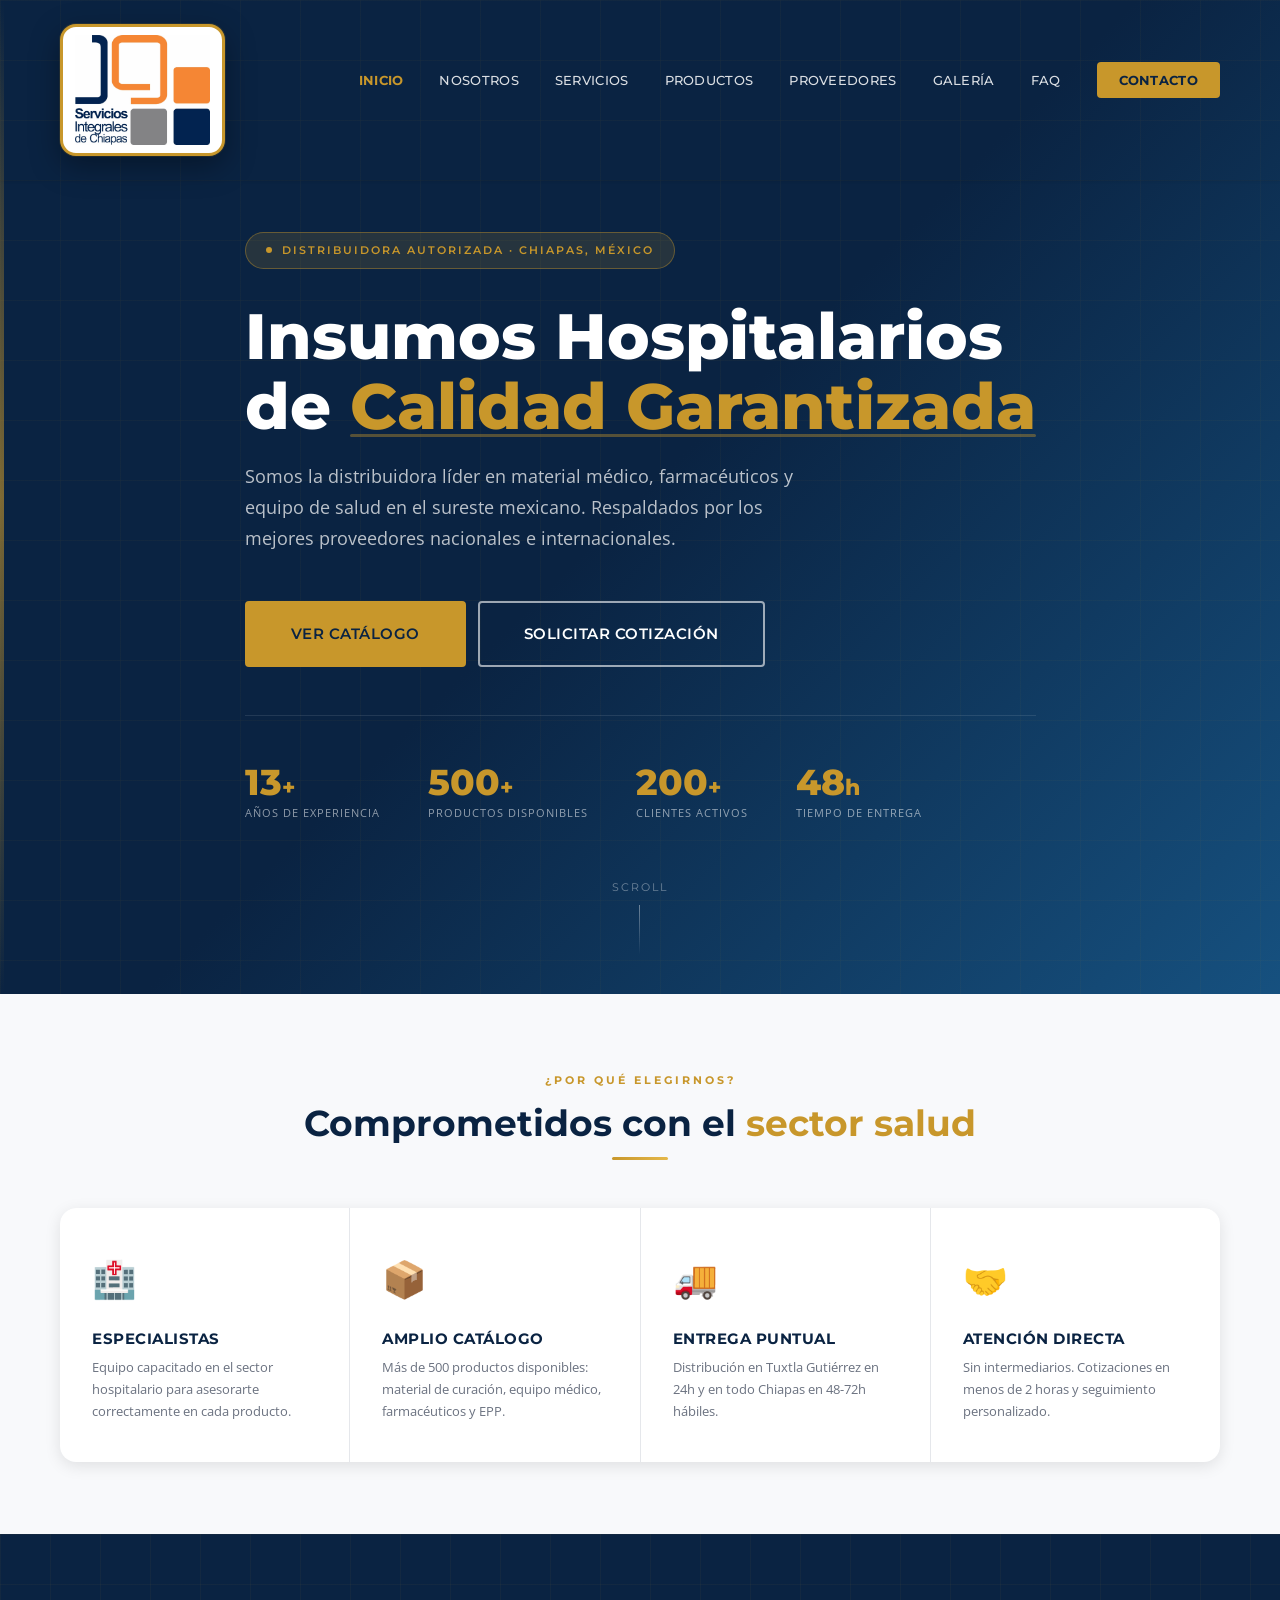
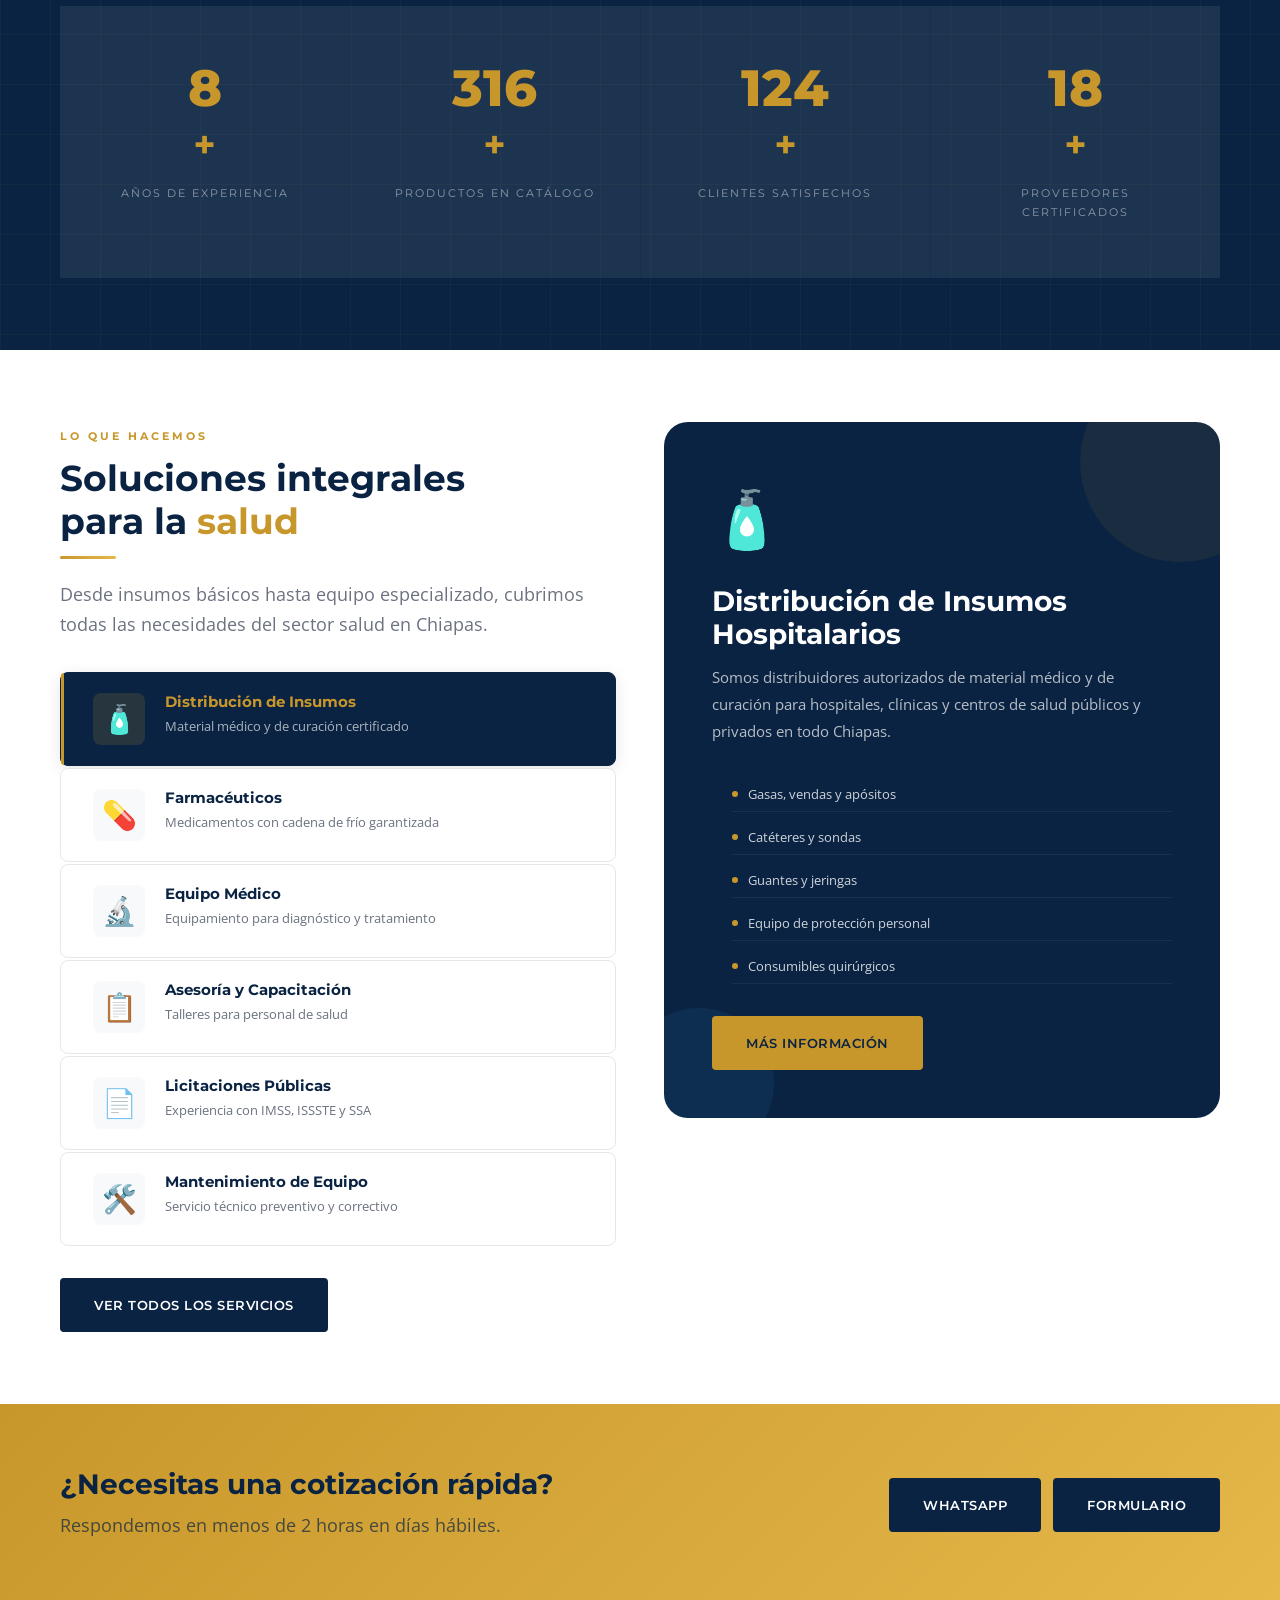
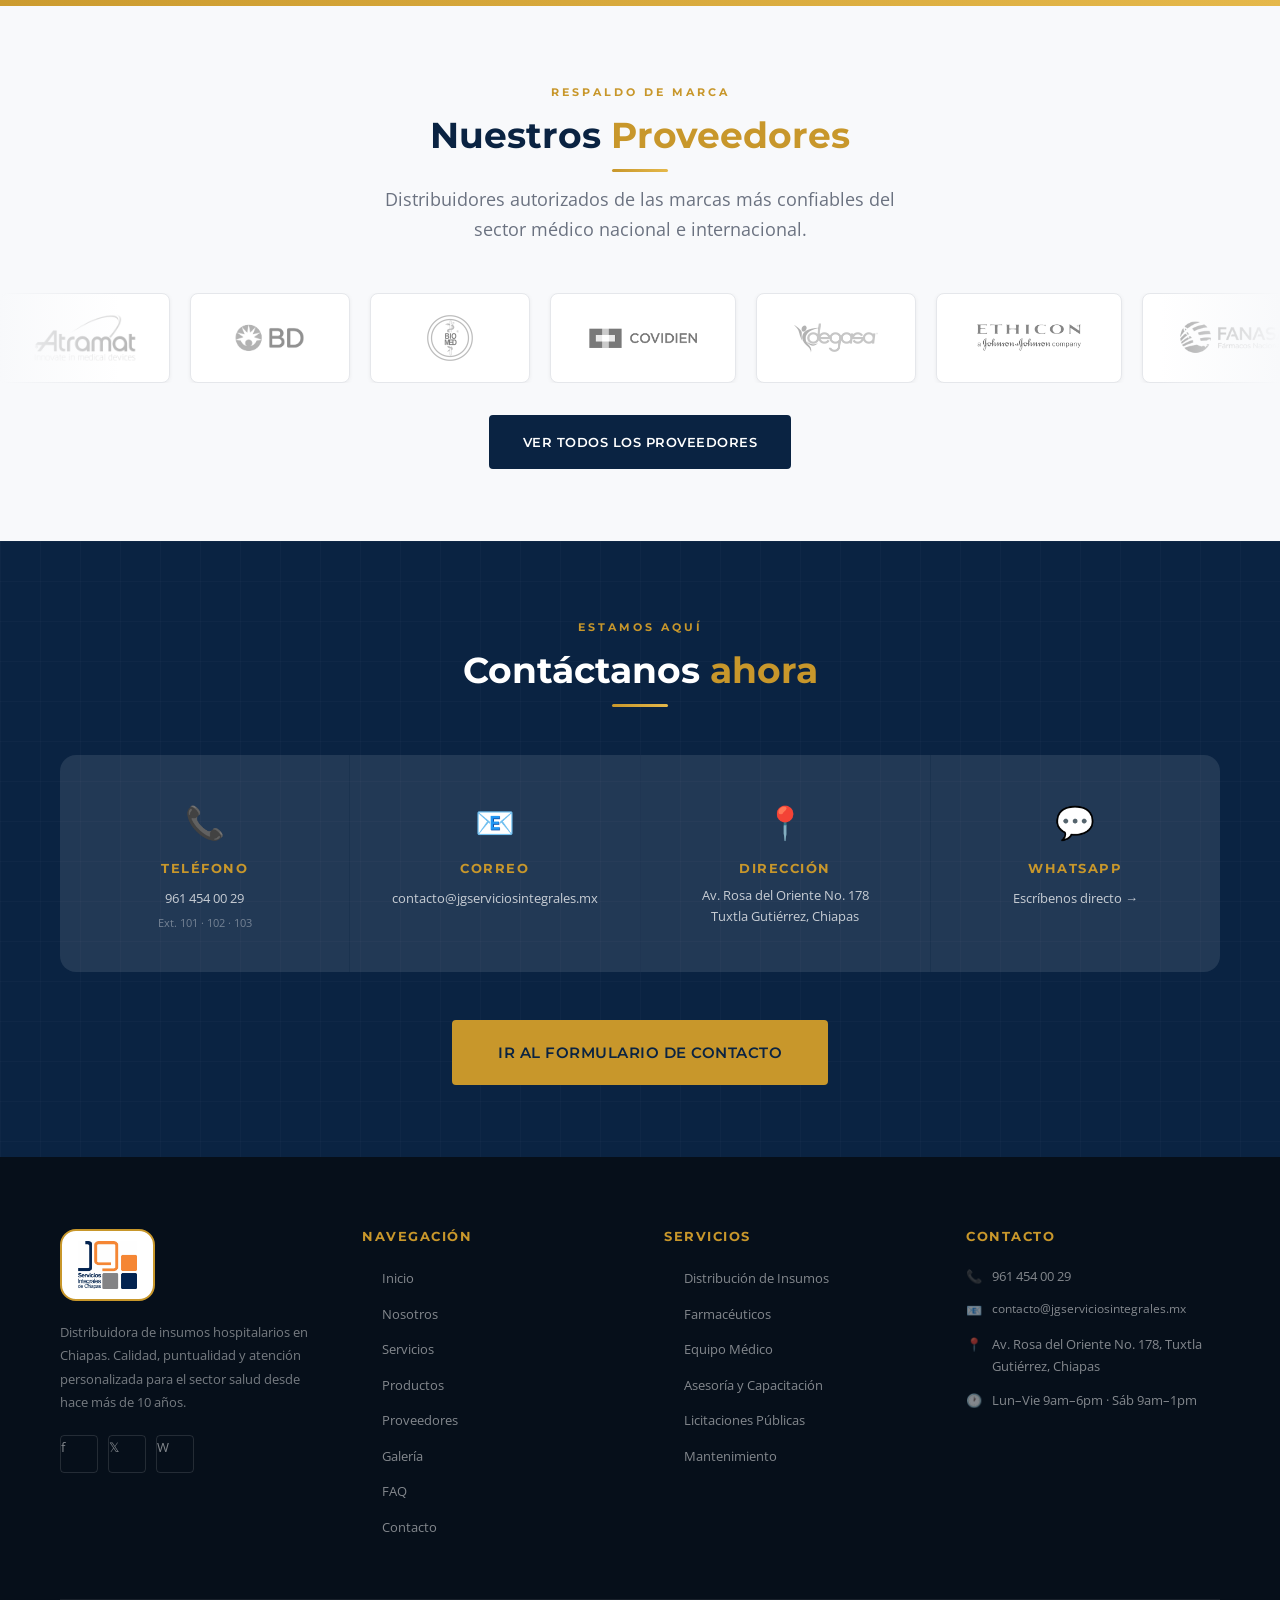
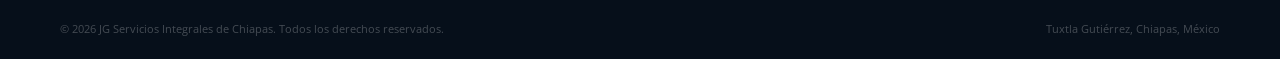
==== Jg Servicios Integrales Pagina/index.html @ 25513c99 "Add files via upload" ====
<!DOCTYPE html>
<html lang="es">
<head>
    <meta charset="UTF-8">
    <meta name="viewport" content="width=device-width, initial-scale=1.0">
    <meta name="description" content="JG Servicios Integrales de Chiapas - Distribuidora líder de insumos hospitalarios, material de curación y equipo médico en el sureste mexicano.">
    <meta name="keywords" content="insumos hospitalarios, material curación, equipo médico, distribuidora Chiapas">
    <meta property="og:title" content="JG Servicios Integrales de Chiapas">
    <meta property="og:description" content="Distribuidora líder en insumos hospitalarios en Chiapas y el sureste mexicano.">
    <meta property="og:type" content="website">
    <meta property="og:url" content="https://jgserviciosintegrales.mx">

    <title>JG Servicios Integrales | Insumos Hospitalarios en Chiapas</title>

    <link rel="preconnect" href="https://fonts.googleapis.com">
    <link rel="preconnect" href="https://fonts.gstatic.com" crossorigin>
    <link href="https://fonts.googleapis.com/css2?family=Montserrat:wght@300;400;500;600;700;800&family=Open+Sans:wght@300;400;600&display=swap" rel="stylesheet">

    <link rel="stylesheet" href="css/variables.css">
    <link rel="stylesheet" href="css/style.css">
    <link rel="stylesheet" href="css/components.css">
    <link rel="stylesheet" href="css/responsive.css">
    <link rel="icon" type="image/png" href="images/logo/favicon.png">
</head>

<body>

    <!-- ============================================
         HEADER
    ============================================ -->
    <header class="header transparent" id="header">
        <nav class="navbar">
            <div class="container">
                <div class="navbar-wrapper">
                    <a href="index.html" class="logo">
                        <img src="images/logo/logo.png" alt="JG Servicios Integrales">
                    </a>
                    <ul class="nav-menu" id="navMenu">
                        <li><a href="index.html">Inicio</a></li>
                        <li><a href="pages/nosotros.html">Nosotros</a></li>
                        <li><a href="pages/servicios.html">Servicios</a></li>
                        <li><a href="pages/productos.html">Productos</a></li>
                        <li><a href="pages/proveedores.html">Proveedores</a></li>
                        <li><a href="pages/galeria.html">Galería</a></li>
                        <li><a href="pages/faq.html">FAQ</a></li>
                        <li><a href="pages/contacto.html" class="btn-contact">Contacto</a></li>
                    </ul>
                    <button class="menu-toggle" id="menuToggle" aria-label="Abrir menú">
                        <span></span><span></span><span></span>
                    </button>
                </div>
            </div>
        </nav>
    </header>


    <!-- ============================================
         HERO
    ============================================ -->
    <section class="hero" id="inicio">
        <div class="hero-bg"></div>
        <div class="hero-overlay"></div>
        <div class="hero-pattern"></div>
        <div class="hero-line"></div>

        <div class="container">
            <div class="hero-content">

                <div class="hero-label">
                    Distribuidora Autorizada · Chiapas, México
                </div>

                <h1 class="hero-title">
                    Insumos Hospitalarios<br>
                    de <span class="highlight">Calidad Garantizada</span>
                </h1>

                <p class="hero-subtitle">
                    Somos la distribuidora líder en material médico, farmacéuticos y equipo de salud en el sureste mexicano. Respaldados por los mejores proveedores nacionales e internacionales.
                </p>

                <div class="hero-buttons">
                    <a href="pages/productos.html" class="btn btn-primary btn-large">Ver Catálogo</a>
                    <a href="pages/contacto.html" class="btn btn-outline btn-large">Solicitar Cotización</a>
                </div>

                <div class="hero-stats">
                    <div class="hero-stat">
                        <span class="hero-stat-number">13<span style="font-size:0.6em">+</span></span>
                        <span class="hero-stat-label">Años de experiencia</span>
                    </div>
                    <div class="hero-stat">
                        <span class="hero-stat-number">500<span style="font-size:0.6em">+</span></span>
                        <span class="hero-stat-label">Productos disponibles</span>
                    </div>
                    <div class="hero-stat">
                        <span class="hero-stat-number">200<span style="font-size:0.6em">+</span></span>
                        <span class="hero-stat-label">Clientes activos</span>
                    </div>
                    <div class="hero-stat">
                        <span class="hero-stat-number">48<span style="font-size:0.6em">h</span></span>
                        <span class="hero-stat-label">Tiempo de entrega</span>
                    </div>
                </div>

            </div>
        </div>

        <div class="scroll-indicator">
            <span>Scroll</span>
            <div class="scroll-line"></div>
        </div>
    </section>


    <!-- ============================================
         FEATURES
    ============================================ -->
    <section class="features">
        <div class="container">
            <div class="section-header centered">
                <span class="section-tag reveal">¿Por qué elegirnos?</span>
                <h2 class="section-title reveal reveal-delay-1">Comprometidos con el <span>sector salud</span></h2>
                <div class="section-divider reveal reveal-delay-2" style="margin: 0 auto var(--spacing-lg);"></div>
            </div>

            <div class="features-grid">
                <div class="feature-card reveal">
                    <span class="feature-icon">🏥</span>
                    <h3>Especialistas</h3>
                    <p>Equipo capacitado en el sector hospitalario para asesorarte correctamente en cada producto.</p>
                </div>
                <div class="feature-card reveal reveal-delay-1">
                    <span class="feature-icon">📦</span>
                    <h3>Amplio Catálogo</h3>
                    <p>Más de 500 productos disponibles: material de curación, equipo médico, farmacéuticos y EPP.</p>
                </div>
                <div class="feature-card reveal reveal-delay-2">
                    <span class="feature-icon">🚚</span>
                    <h3>Entrega Puntual</h3>
                    <p>Distribución en Tuxtla Gutiérrez en 24h y en todo Chiapas en 48-72h hábiles.</p>
                </div>
                <div class="feature-card reveal reveal-delay-3">
                    <span class="feature-icon">🤝</span>
                    <h3>Atención Directa</h3>
                    <p>Sin intermediarios. Cotizaciones en menos de 2 horas y seguimiento personalizado.</p>
                </div>
            </div>
        </div>
    </section>


    <!-- ============================================
         STATS
    ============================================ -->
    <section class="stats-section">
        <div class="container">
            <div class="stats-grid">
                <div class="stat-item reveal">
                    <span class="stat-number" data-target="13">0</span><span class="stat-suffix">+</span>
                    <span class="stat-label">Años de experiencia</span>
                </div>
                <div class="stat-item reveal reveal-delay-1">
                    <span class="stat-number" data-target="500">0</span><span class="stat-suffix">+</span>
                    <span class="stat-label">Productos en catálogo</span>
                </div>
                <div class="stat-item reveal reveal-delay-2">
                    <span class="stat-number" data-target="200">0</span><span class="stat-suffix">+</span>
                    <span class="stat-label">Clientes satisfechos</span>
                </div>
                <div class="stat-item reveal reveal-delay-3">
                    <span class="stat-number" data-target="30">0</span><span class="stat-suffix">+</span>
                    <span class="stat-label">Proveedores certificados</span>
                </div>
            </div>
        </div>
    </section>


    <!-- ============================================
         SERVICIOS
    ============================================ -->
    <section class="services-preview">
        <div class="container">
            <div class="services-layout">

                <div>
                    <span class="section-tag reveal">Lo que hacemos</span>
                    <h2 class="section-title reveal reveal-delay-1">Soluciones integrales<br>para la <span>salud</span></h2>
                    <div class="section-divider reveal reveal-delay-2"></div>
                    <p class="section-subtitle reveal reveal-delay-2" style="margin-bottom: var(--spacing-xl);">
                        Desde insumos básicos hasta equipo especializado, cubrimos todas las necesidades del sector salud en Chiapas.
                    </p>

                    <div class="services-list" id="servicesList">

                        <div class="service-item active reveal" data-service="distribucion">
                            <div class="service-icon">🧴</div>
                            <div class="service-text">
                                <h3>Distribución de Insumos</h3>
                                <p>Material médico y de curación certificado</p>
                            </div>
                        </div>

                        <div class="service-item reveal reveal-delay-1" data-service="farmaceutico">
                            <div class="service-icon">💊</div>
                            <div class="service-text">
                                <h3>Farmacéuticos</h3>
                                <p>Medicamentos con cadena de frío garantizada</p>
                            </div>
                        </div>

                        <div class="service-item reveal reveal-delay-2" data-service="equipo">
                            <div class="service-icon">🔬</div>
                            <div class="service-text">
                                <h3>Equipo Médico</h3>
                                <p>Equipamiento para diagnóstico y tratamiento</p>
                            </div>
                        </div>

                        <div class="service-item reveal reveal-delay-3" data-service="capacitacion">
                            <div class="service-icon">📋</div>
                            <div class="service-text">
                                <h3>Asesoría y Capacitación</h3>
                                <p>Talleres para personal de salud</p>
                            </div>
                        </div>

                        <div class="service-item reveal reveal-delay-3" data-service="licitaciones">
                            <div class="service-icon">📄</div>
                            <div class="service-text">
                                <h3>Licitaciones Públicas</h3>
                                <p>Experiencia con IMSS, ISSSTE y SSA</p>
                            </div>
                        </div>

                        <div class="service-item reveal reveal-delay-3" data-service="mantenimiento">
                            <div class="service-icon">🛠️</div>
                            <div class="service-text">
                                <h3>Mantenimiento de Equipo</h3>
                                <p>Servicio técnico preventivo y correctivo</p>
                            </div>
                        </div>

                    </div>

                    <a href="pages/servicios.html" class="btn btn-dark mt-xl reveal">Ver todos los servicios</a>
                </div>

                <!-- Panel derecho dinámico -->
                <div class="services-panel" id="servicesPanel">
                    <div class="panel-content" id="panelContent">
                        <div class="panel-icon" id="panelIcon">🧴</div>
                        <h3 id="panelTitle">Distribución de Insumos Hospitalarios</h3>
                        <p id="panelDesc">Somos distribuidores autorizados de material médico y de curación para hospitales, clínicas y centros de salud públicos y privados en todo Chiapas.</p>
                        <ul class="panel-features" id="panelFeatures">
                            <li>Gasas, vendas y apósitos</li>
                            <li>Catéteres y sondas</li>
                            <li>Guantes y jeringas</li>
                            <li>Equipo de protección personal</li>
                            <li>Consumibles quirúrgicos</li>
                        </ul>
                        <a href="pages/servicios.html#distribucion" class="btn btn-primary">Más información</a>
                    </div>
                </div>

            </div>
        </div>
    </section>


    <!-- ============================================
         CTA BAND
    ============================================ -->
    <section class="cta-band">
        <div class="container">
            <div class="cta-band-inner">
                <div class="reveal">
                    <h2>¿Necesitas una cotización rápida?</h2>
                    <p>Respondemos en menos de 2 horas en días hábiles.</p>
                </div>
                <div style="display:flex; gap: var(--spacing-md); flex-shrink:0;" class="reveal reveal-delay-2">
                    <a href="https://wa.me/529614540029?text=Hola, necesito una cotización" target="_blank" class="btn btn-dark">WhatsApp</a>
                    <a href="pages/contacto.html" class="btn btn-dark">Formulario</a>
                </div>
            </div>
        </div>
    </section>


    <!-- ============================================
         PROVEEDORES
    ============================================ -->
    <section class="providers-preview">
        <div class="container">
            <div class="section-header centered">
                <span class="section-tag reveal">Respaldo de marca</span>
                <h2 class="section-title reveal reveal-delay-1">Nuestros <span>Proveedores</span></h2>
                <div class="section-divider reveal reveal-delay-2" style="margin: 0 auto;"></div>
                <p class="section-subtitle reveal reveal-delay-2" style="margin: var(--spacing-md) auto 0;">
                    Distribuidores autorizados de las marcas más confiables del sector médico nacional e internacional.
                </p>
            </div>
        </div>

        <!-- Slider automático sin márgenes -->
        <div class="providers-track">
            <div class="providers-slider" id="providersSlider">
                <!-- Set 1 -->
                <div class="provider-logo"><img src="images/providers/atramat.png" alt="Atramat"></div>
                <div class="provider-logo"><img src="images/providers/bd.png" alt="BD"></div>
                <div class="provider-logo"><img src="images/providers/biomedic.png" alt="Biomedic"></div>
                <div class="provider-logo"><img src="images/providers/covidien.png" alt="Covidien"></div>
                <div class="provider-logo"><img src="images/providers/degasa.png" alt="Degasa"></div>
                <div class="provider-logo"><img src="images/providers/ethicon.png" alt="Ethicon"></div>
                <div class="provider-logo"><img src="images/providers/fanasa.png" alt="Fanasa"></div>
                <div class="provider-logo"><img src="images/providers/ipm.jpg" alt="IPM"></div>
                <div class="provider-logo"><img src="images/providers/pisa.png" alt="PiSA"></div>
                <div class="provider-logo"><img src="images/providers/terumo.png" alt="Terumo"></div>
                <div class="provider-logo"><img src="images/providers/uniseal.png" alt="Uniseal"></div>
                <div class="provider-logo"><img src="images/providers/vygon.png" alt="Vygon"></div>
                <!-- Set 2 (duplicado para loop infinito) -->
                <div class="provider-logo"><img src="images/providers/atramat.png" alt="Atramat"></div>
                <div class="provider-logo"><img src="images/providers/bd.png" alt="BD"></div>
                <div class="provider-logo"><img src="images/providers/biomedic.png" alt="Biomedic"></div>
                <div class="provider-logo"><img src="images/providers/covidien.png" alt="Covidien"></div>
                <div class="provider-logo"><img src="images/providers/degasa.png" alt="Degasa"></div>
                <div class="provider-logo"><img src="images/providers/ethicon.png" alt="Ethicon"></div>
                <div class="provider-logo"><img src="images/providers/fanasa.png" alt="Fanasa"></div>
                <div class="provider-logo"><img src="images/providers/ipm.jpg" alt="IPM"></div>
                <div class="provider-logo"><img src="images/providers/pisa.png" alt="PiSA"></div>
                <div class="provider-logo"><img src="images/providers/terumo.png" alt="Terumo"></div>
                <div class="provider-logo"><img src="images/providers/uniseal.png" alt="Uniseal"></div>
                <div class="provider-logo"><img src="images/providers/vygon.png" alt="Vygon"></div>
            </div>
        </div>

        <div class="container" style="margin-top: var(--spacing-xl); text-align: center;">
            <a href="pages/proveedores.html" class="btn btn-dark reveal">Ver todos los proveedores</a>
        </div>
    </section>


    <!-- ============================================
         CONTACTO RÁPIDO
    ============================================ -->
    <section class="quick-contact">
        <div class="container">
            <div class="section-header centered" style="position:relative; z-index:1;">
                <span class="section-tag reveal" style="color: var(--color-secondary);">Estamos aquí</span>
                <h2 class="section-title reveal reveal-delay-1" style="color:white;">Contáctanos <span>ahora</span></h2>
                <div class="section-divider reveal reveal-delay-2" style="margin: 0 auto;"></div>
            </div>

            <div class="contact-grid">
                <div class="contact-item reveal">
                    <div class="contact-item-icon">📞</div>
                    <h3>Teléfono</h3>
                    <a href="tel:9614540029">961 454 00 29</a>
                    <p style="margin-top:4px; font-size: var(--font-size-xs); opacity:0.5;">Ext. 101 · 102 · 103</p>
                </div>
                <div class="contact-item reveal reveal-delay-1">
                    <div class="contact-item-icon">📧</div>
                    <h3>Correo</h3>
                    <a href="mailto:contacto@jgserviciosintegrales.mx">contacto@jgserviciosintegrales.mx</a>
                </div>
                <div class="contact-item reveal reveal-delay-2">
                    <div class="contact-item-icon">📍</div>
                    <h3>Dirección</h3>
                    <p>Av. Rosa del Oriente No. 178<br>Tuxtla Gutiérrez, Chiapas</p>
                </div>
                <div class="contact-item reveal reveal-delay-3">
                    <div class="contact-item-icon">💬</div>
                    <h3>WhatsApp</h3>
                    <a href="https://wa.me/529614540029" target="_blank">Escríbenos directo →</a>
                </div>
            </div>

            <div style="text-align:center; margin-top: var(--spacing-2xl); position:relative; z-index:1;" class="reveal">
                <a href="pages/contacto.html" class="btn btn-primary btn-large">Ir al formulario de contacto</a>
            </div>
        </div>
    </section>


    <!-- ============================================
         FOOTER
    ============================================ -->
    <footer class="footer">
        <div class="container">
            <div class="footer-content">

                <div class="footer-section footer-brand">
                    <img src="images/logo/logo.png" alt="JG Servicios Integrales" class="footer-logo">
                    <p style="margin-top: var(--spacing-md);">
                        Distribuidora de insumos hospitalarios en Chiapas. Calidad, puntualidad y atención personalizada para el sector salud desde hace más de 10 años.
                    </p>
                    <div class="social-links" style="margin-top: var(--spacing-lg);">
                        <a href="#" class="social-link" target="_blank" aria-label="Facebook">f</a>
                        <a href="#" class="social-link" target="_blank" aria-label="Twitter">𝕏</a>
                        <a href="https://wa.me/529614540029" class="social-link" target="_blank" aria-label="WhatsApp">W</a>
                    </div>
                </div>

                <div class="footer-section">
                    <h4>Navegación</h4>
                    <ul>
                        <li><a href="index.html">Inicio</a></li>
                        <li><a href="pages/nosotros.html">Nosotros</a></li>
                        <li><a href="pages/servicios.html">Servicios</a></li>
                        <li><a href="pages/productos.html">Productos</a></li>
                        <li><a href="pages/proveedores.html">Proveedores</a></li>
                        <li><a href="pages/galeria.html">Galería</a></li>
                        <li><a href="pages/faq.html">FAQ</a></li>
                        <li><a href="pages/contacto.html">Contacto</a></li>
                    </ul>
                </div>

                <div class="footer-section">
                    <h4>Servicios</h4>
                    <ul>
                        <li><a href="pages/servicios.html#distribucion">Distribución de Insumos</a></li>
                        <li><a href="pages/servicios.html#farmaceuticos">Farmacéuticos</a></li>
                        <li><a href="pages/servicios.html#equipo">Equipo Médico</a></li>
                        <li><a href="pages/servicios.html#asesoria">Asesoría y Capacitación</a></li>
                        <li><a href="pages/servicios.html#licitaciones">Licitaciones Públicas</a></li>
                        <li><a href="pages/servicios.html#mantenimiento">Mantenimiento</a></li>
                    </ul>
                </div>

                <div class="footer-section">
                    <h4>Contacto</h4>
                    <div class="footer-contact-item">
                        <span class="footer-contact-icon">📞</span>
                        <a href="tel:9614540029" style="color: rgba(255,255,255,0.5);">961 454 00 29</a>
                    </div>
                    <div class="footer-contact-item">
                        <span class="footer-contact-icon">📧</span>
                        <a href="mailto:contacto@jgserviciosintegrales.mx" style="color: rgba(255,255,255,0.5); font-size: 12px;">contacto@jgserviciosintegrales.mx</a>
                    </div>
                    <div class="footer-contact-item">
                        <span class="footer-contact-icon">📍</span>
                        <span>Av. Rosa del Oriente No. 178, Tuxtla Gutiérrez, Chiapas</span>
                    </div>
                    <div class="footer-contact-item">
                        <span class="footer-contact-icon">🕐</span>
                        <span>Lun–Vie 9am–6pm · Sáb 9am–1pm</span>
                    </div>
                </div>

            </div>

            <div class="footer-bottom">
                <span>&copy; 2026 JG Servicios Integrales de Chiapas. Todos los derechos reservados.</span>
                <span>Tuxtla Gutiérrez, Chiapas, México</span>
            </div>
        </div>
    </footer>

    <!-- SCROLL TOP -->
    <button id="scrollTopBtn" aria-label="Volver arriba">↑</button>

    <script src="js/main.js"></script>
    <script src="js/home.js"></script>

</body>
</html>
---- Jg Servicios Integrales Pagina/css/variables.css ----
/* ============================================
   VARIABLES GLOBALES - VERSIÓN 2.0
============================================ */

:root {
    /* ===== PALETA CORPORATIVA ===== */
    --color-primary:        #0A2342;   /* Azul marino profundo */
    --color-primary-light:  #1A3A5C;   /* Azul marino medio */
    --color-secondary:      #C8972B;   /* Dorado corporativo */
    --color-secondary-light:#E5B84A;   /* Dorado claro */
    --color-accent:         #1E6FA8;   /* Azul acento */

    /* ===== NEUTROS ===== */
    --color-dark:           #0D0D0D;
    --color-gray-dark:      #2C2C2C;
    --color-gray:           #6B7280;
    --color-gray-light:     #E5E7EB;
    --color-light:          #F8F9FB;
    --color-white:          #FFFFFF;

    /* ===== ESTADOS ===== */
    --color-success:        #16A34A;
    --color-warning:        #D97706;
    --color-danger:         #DC2626;
    --color-info:           #0284C7;

    /* ===== TIPOGRAFÍA ===== */
    --font-main:      'Montserrat', sans-serif;
    --font-secondary: 'Open Sans', sans-serif;

    --font-size-xs:   11px;
    --font-size-sm:   13px;
    --font-size-base: 15px;
    --font-size-lg:   18px;
    --font-size-xl:   22px;
    --font-size-2xl:  28px;
    --font-size-3xl:  36px;
    --font-size-4xl:  48px;
    --font-size-5xl:  60px;

    --font-weight-light:     300;
    --font-weight-normal:    400;
    --font-weight-medium:    500;
    --font-weight-semibold:  600;
    --font-weight-bold:      700;
    --font-weight-extrabold: 800;

    /* ===== ESPACIADO ===== */
    --spacing-xs:   4px;
    --spacing-sm:   8px;
    --spacing-md:   12px;
    --spacing-lg:   20px;
    --spacing-xl:   32px;
    --spacing-2xl:  48px;
    --spacing-3xl:  72px;
    --spacing-4xl:  96px;

    /* ===== SOMBRAS ===== */
    --shadow-sm:  0 1px 4px rgba(0,0,0,0.06);
    --shadow-md:  0 4px 16px rgba(0,0,0,0.10);
    --shadow-lg:  0 12px 40px rgba(0,0,0,0.14);
    --shadow-xl:  0 24px 64px rgba(0,0,0,0.18);
    --shadow-gold: 0 8px 30px rgba(200,151,43,0.25);

    /* ===== BORDES ===== */
    --border-radius-sm:   4px;
    --border-radius-md:   8px;
    --border-radius-lg:   16px;
    --border-radius-xl:   24px;
    --border-radius-full: 9999px;

    /* ===== TRANSICIONES ===== */
    --transition-fast:   0.15s ease;
    --transition-normal: 0.3s ease;
    --transition-slow:   0.5s cubic-bezier(0.4, 0, 0.2, 1);
    --transition-slower: 0.8s cubic-bezier(0.4, 0, 0.2, 1);

    /* ===== LAYOUT ===== */
    --max-width: 1240px;

    /* ===== Z-INDEX ===== */
    --z-dropdown: 100;
    --z-sticky:   200;
    --z-fixed:    300;
    --z-modal:    1000;
}
---- Jg Servicios Integrales Pagina/css/style.css ----
/* ============================================
   STYLE.CSS - VERSIÓN 2.0 CORPORATIVO
============================================ */

/* RESET */
*, *::before, *::after {
    margin: 0;
    padding: 0;
    box-sizing: border-box;
}

html {
    scroll-behavior: smooth;
    font-size: 16px;
}

body {
    font-family: var(--font-secondary);
    font-size: var(--font-size-base);
    line-height: 1.7;
    color: var(--color-dark);
    background: var(--color-white);
    overflow-x: hidden;
}

/* ============================================
   CONTENEDOR
============================================ */

.container {
    max-width: var(--max-width);
    margin: 0 auto;
    padding: 0 40px;
}

/* ============================================
   TIPOGRAFÍA
============================================ */

h1, h2, h3, h4, h5, h6 {
    font-family: var(--font-main);
    font-weight: var(--font-weight-bold);
    line-height: 1.2;
    color: var(--color-primary);
}

h1 { font-size: var(--font-size-4xl); }
h2 { font-size: var(--font-size-3xl); }
h3 { font-size: var(--font-size-xl); }
h4 { font-size: var(--font-size-lg); }

p {
    margin-bottom: var(--spacing-md);
    color: var(--color-gray);
    line-height: 1.8;
}

a {
    color: var(--color-accent);
    text-decoration: none;
    transition: color var(--transition-normal);
}

a:hover { color: var(--color-secondary); }

img { max-width: 100%; height: auto; display: block; }

/* ============================================
   BOTONES
============================================ */

.btn {
    display: inline-flex;
    align-items: center;
    gap: var(--spacing-sm);
    padding: 14px 32px;
    border-radius: var(--border-radius-sm);
    font-family: var(--font-main);
    font-weight: var(--font-weight-semibold);
    font-size: var(--font-size-sm);
    letter-spacing: 0.5px;
    text-transform: uppercase;
    cursor: pointer;
    border: 2px solid transparent;
    transition: all var(--transition-normal);
    white-space: nowrap;
    text-decoration: none;
}

.btn-primary {
    background: var(--color-secondary);
    color: var(--color-primary);
    border-color: var(--color-secondary);
}

.btn-primary:hover {
    background: transparent;
    color: var(--color-secondary);
    box-shadow: var(--shadow-gold);
}

.btn-outline {
    background: transparent;
    color: var(--color-white);
    border-color: rgba(255,255,255,0.6);
}

.btn-outline:hover {
    background: var(--color-white);
    color: var(--color-primary);
    border-color: var(--color-white);
}

.btn-dark {
    background: var(--color-primary);
    color: var(--color-white);
    border-color: var(--color-primary);
}

.btn-dark:hover {
    background: var(--color-primary-light);
    color: var(--color-white);
    box-shadow: var(--shadow-lg);
}

.btn-large {
    padding: 18px 44px;
    font-size: var(--font-size-base);
}

.btn-small {
    padding: 10px 20px;
    font-size: var(--font-size-xs);
}

/* ============================================
   HEADER
============================================ */

.header {
    position: fixed;
    top: 0;
    left: 0;
    right: 0;
    z-index: var(--z-fixed);
    transition: all var(--transition-normal);
    padding: 0;
}

/* Estado transparente (sobre el hero) */
.header.transparent {
    background: transparent;
}

/* Estado sólido (al scrollear) */
.header.scrolled {
    background: var(--color-primary);
    box-shadow: 0 2px 30px rgba(0,0,0,0.3);
}

.navbar {
    padding: 24px 0;
    transition: padding var(--transition-normal);
}

.header.scrolled .navbar {
    padding: 16px 0;
}

.navbar-wrapper {
    display: flex;
    justify-content: space-between;
    align-items: center;
    gap: var(--spacing-lg);
}

/* LOGO */
.logo {
    background: var(--color-white);
    padding: 8px 12px;
    border-radius: var(--border-radius-lg);
    border: 3px solid var(--color-secondary);
    display: inline-flex;
    align-items: center;
    box-shadow: 0 10px 30px rgba(0,0,0,0.35), 0 0 0 1px rgba(200,151,43,0.15);
    transition: all var(--transition-normal);
}

.logo img {
    max-height: 110px;
    width: auto;
    transition: opacity var(--transition-normal);
}

.header.scrolled .logo {
    padding: 5px 9px;
    border-width: 2px;
}

.header.scrolled .logo img {
    max-height: 76px;
}

.logo:hover {
    transform: translateY(-3px) scale(1.02);
    box-shadow: 0 16px 40px rgba(0,0,0,0.4), 0 0 0 1px rgba(200,151,43,0.3);
}

/* MENÚ */
.nav-menu {
    display: flex;
    list-style: none;
    gap: 36px;
    align-items: center;
}

.nav-menu a {
    font-family: var(--font-main);
    font-weight: var(--font-weight-medium);
    font-size: var(--font-size-sm);
    letter-spacing: 0.3px;
    color: rgba(255,255,255,0.85);
    text-transform: uppercase;
    position: relative;
    text-decoration: none;
    transition: color var(--transition-normal);
}

.nav-menu a::after {
    content: '';
    position: absolute;
    bottom: -4px;
    left: 0;
    width: 0;
    height: 2px;
    background: var(--color-secondary);
    transition: width var(--transition-normal);
}

.nav-menu a:hover {
    color: var(--color-white);
}

.nav-menu a:hover::after {
    width: 100%;
}

.nav-menu .btn-contact {
    background: var(--color-secondary);
    color: var(--color-primary) !important;
    padding: 10px 22px;
    border-radius: var(--border-radius-sm);
    font-weight: var(--font-weight-bold) !important;
}

.nav-menu .btn-contact::after { display: none; }

.nav-menu .btn-contact:hover {
    background: var(--color-secondary-light);
    opacity: 1;
}

/* TOGGLE MÓVIL */
.menu-toggle {
    display: none;
    flex-direction: column;
    background: none;
    border: none;
    cursor: pointer;
    gap: 5px;
    z-index: var(--z-dropdown);
}

.menu-toggle span {
    width: 26px;
    height: 2px;
    background: white;
    border-radius: 2px;
    transition: all var(--transition-normal);
}

.menu-toggle.active span:nth-child(1) { transform: rotate(45deg) translate(5px, 5px); }
.menu-toggle.active span:nth-child(2) { opacity: 0; }
.menu-toggle.active span:nth-child(3) { transform: rotate(-45deg) translate(5px, -5px); }

/* ============================================
   HERO - VERSIÓN IMPACTANTE
============================================ */

.hero {
    min-height: 100vh;
    display: flex;
    align-items: center;
    position: relative;
    overflow: hidden;
    background: var(--color-primary);
}

/* Imagen de fondo con overlay */
.hero-bg {
    position: absolute;
    inset: 0;
    background-image: url('../images/hero-bg.jpg'); /* Agrega tu foto aquí */
    background-size: cover;
    background-position: center;
    opacity: 0.15;
    transform: scale(1.05);
    animation: heroZoom 12s ease-in-out infinite alternate;
}

@keyframes heroZoom {
    from { transform: scale(1.05); }
    to   { transform: scale(1.12); }
}

/* Gradiente oscuro encima */
.hero-overlay {
    position: absolute;
    inset: 0;
    background: linear-gradient(
        135deg,
        rgba(10, 35, 66, 0.97) 0%,
        rgba(10, 35, 66, 0.85) 50%,
        rgba(30, 111, 168, 0.6) 100%
    );
}

/* Patrón geométrico decorativo */
.hero-pattern {
    position: absolute;
    inset: 0;
    background-image:
        linear-gradient(rgba(200,151,43,0.04) 1px, transparent 1px),
        linear-gradient(90deg, rgba(200,151,43,0.04) 1px, transparent 1px);
    background-size: 60px 60px;
}

/* Línea dorada decorativa */
.hero-line {
    position: absolute;
    top: 0;
    left: 0;
    width: 4px;
    height: 100%;
    background: linear-gradient(
        to bottom,
        transparent,
        var(--color-secondary),
        transparent
    );
    opacity: 0.6;
}

.hero-content {
    position: relative;
    z-index: 2;
    padding: 160px 0 100px;
    max-width: 800px;
}

/* Etiqueta superior */
.hero-label {
    color: var(--color-secondary);

    display: inline-flex;
    align-items: center;
    gap: 10px;
    background: rgba(200,151,43,0.15);
    border: 1px solid rgba(200,151,43,0.4);
    color: var(--color-secondary);
    padding: 8px 20px;
    border-radius: var(--border-radius-full);
    font-family: var(--font-main);
    font-size: var(--font-size-xs);
    font-weight: var(--font-weight-semibold);
    letter-spacing: 2px;
    text-transform: uppercase;
    margin-bottom: var(--spacing-xl);
    animation: fadeSlideDown 0.8s ease both;
}

.hero-label::before {
    content: '';
    width: 6px;
    height: 6px;
    border-radius: 50%;
    background: var(--color-secondary);
    animation: pulse 2s ease infinite;
}

@keyframes pulse {
    0%, 100% { opacity: 1; transform: scale(1); }
    50%       { opacity: 0.5; transform: scale(1.4); }
}

.hero-title {
    font-size: clamp(36px, 5vw, 64px);
    font-weight: var(--font-weight-extrabold);
    color: var(--color-white);
    line-height: 1.1;
    margin-bottom: var(--spacing-lg);
    animation: fadeSlideDown 0.9s ease 0.1s both;
}

.hero-title .highlight {
    color: var(--color-secondary);
    position: relative;
    display: inline-block;
}

.hero-title .highlight::after {
    content: '';
    position: absolute;
    bottom: 4px;
    left: 0;
    width: 100%;
    height: 3px;
    background: var(--color-secondary);
    opacity: 0.4;
    border-radius: 2px;
}

.hero-subtitle {
    font-size: var(--font-size-lg);
    color: rgba(255,255,255,0.72);
    max-width: 580px;
    margin-bottom: var(--spacing-2xl);
    line-height: 1.7;
    animation: fadeSlideDown 1s ease 0.2s both;
}

.hero-buttons {
    display: flex;
    gap: var(--spacing-md);
    flex-wrap: wrap;
    animation: fadeSlideDown 1.1s ease 0.3s both;
}

/* Stats en el hero */
.hero-stats {
    display: flex;
    gap: var(--spacing-2xl);
    margin-top: var(--spacing-2xl);
    padding-top: var(--spacing-2xl);
    border-top: 1px solid rgba(255,255,255,0.1);
    animation: fadeSlideDown 1.2s ease 0.4s both;
}

.hero-stat {
    display: flex;
    flex-direction: column;
}

.hero-stat-number {
    font-family: var(--font-main);
    font-size: var(--font-size-3xl);
    font-weight: var(--font-weight-extrabold);
    color: var(--color-secondary);
    line-height: 1;
}

.hero-stat-label {
    font-size: var(--font-size-xs);
    color: rgba(255,255,255,0.55);
    text-transform: uppercase;
    letter-spacing: 1px;
    margin-top: 4px;
}

/* Scroll indicator */
.scroll-indicator {
    position: absolute;
    bottom: 40px;
    left: 50%;
    transform: translateX(-50%);
    display: flex;
    flex-direction: column;
    align-items: center;
    gap: 8px;
    color: rgba(255,255,255,0.4);
    font-family: var(--font-main);
    font-size: var(--font-size-xs);
    letter-spacing: 2px;
    text-transform: uppercase;
    animation: fadeIn 1.5s ease 1s both;
    z-index: 2;
}

.scroll-line {
    width: 1px;
    height: 50px;
    background: linear-gradient(to bottom, rgba(255,255,255,0.4), transparent);
    animation: scrollLine 1.5s ease infinite;
}

@keyframes scrollLine {
    0%   { transform: scaleY(0); transform-origin: top; }
    50%  { transform: scaleY(1); transform-origin: top; }
    51%  { transform: scaleY(1); transform-origin: bottom; }
    100% { transform: scaleY(0); transform-origin: bottom; }
}

/* ============================================
   ANIMACIONES GENERALES
============================================ */

@keyframes fadeIn {
    from { opacity: 0; }
    to   { opacity: 1; }
}

@keyframes fadeSlideDown {
    from { opacity: 0; transform: translateY(-20px); }
    to   { opacity: 1; transform: translateY(0); }
}

@keyframes fadeSlideUp {
    from { opacity: 0; transform: translateY(30px); }
    to   { opacity: 1; transform: translateY(0); }
}

@keyframes fadeSlideLeft {
    from { opacity: 0; transform: translateX(30px); }
    to   { opacity: 1; transform: translateX(0); }
}

/* Clase para animar al scroll */
.reveal {
    opacity: 0;
    transform: translateY(36px);
    transition: opacity 0.7s ease, transform 0.7s ease;
}

.reveal.visible {
    opacity: 1;
    transform: translateY(0);
}

.reveal-delay-1 { transition-delay: 0.1s; }
.reveal-delay-2 { transition-delay: 0.2s; }
.reveal-delay-3 { transition-delay: 0.3s; }
.reveal-delay-4 { transition-delay: 0.4s; }

/* ============================================
   SECCIONES - BASE
============================================ */

section { padding: var(--spacing-3xl) 0; }

.section-tag {
    display: inline-block;
    font-family: var(--font-main);
    font-size: var(--font-size-xs);
    font-weight: var(--font-weight-bold);
    letter-spacing: 3px;
    text-transform: uppercase;
    color: var(--color-secondary);
    margin-bottom: var(--spacing-md);
}

.section-title {
    font-size: var(--font-size-3xl);
    color: var(--color-primary);
    margin-bottom: var(--spacing-md);
    line-height: 1.2;
}

.section-title span {
    color: var(--color-secondary);
}

.section-subtitle {
    font-size: var(--font-size-lg);
    color: var(--color-gray);
    max-width: 560px;
    line-height: 1.7;
}

.section-header {
    margin-bottom: var(--spacing-2xl);
}

.section-header.centered {
    text-align: center;
}

.section-header.centered .section-subtitle {
    margin: 0 auto;
}

/* Línea decorativa */
.section-divider {
    width: 56px;
    height: 3px;
    background: linear-gradient(90deg, var(--color-secondary), var(--color-secondary-light));
    border-radius: 2px;
    margin: var(--spacing-md) 0 var(--spacing-lg);
}

.section-header.centered .section-divider {
    margin-left: auto;
    margin-right: auto;
}

/* ============================================
   FEATURES / POR QUÉ ELEGIRNOS
============================================ */

.features {
    background: var(--color-light);
}

.features-grid {
    display: grid;
    grid-template-columns: repeat(4, 1fr);
    gap: 1px;
    background: var(--color-gray-light);
    border-radius: var(--border-radius-lg);
    overflow: hidden;
    box-shadow: var(--shadow-md);
}

.features-grid.cols-3 {
    grid-template-columns: repeat(3, 1fr);
}

.feature-card {
    background: var(--color-white);
    padding: 40px 32px;
    transition: all var(--transition-normal);
    position: relative;
    overflow: hidden;
}

.feature-card::before {
    content: '';
    position: absolute;
    top: 0;
    left: 0;
    width: 100%;
    height: 3px;
    background: var(--color-secondary);
    transform: scaleX(0);
    transform-origin: left;
    transition: transform var(--transition-normal);
}

.feature-card:hover::before {
    transform: scaleX(1);
}

.feature-card:hover {
    background: var(--color-primary);
}

.feature-icon {
    font-size: 36px;
    display: block;
    margin-bottom: var(--spacing-lg);
    transition: transform var(--transition-normal);
}

.feature-card:hover .feature-icon {
    transform: scale(1.15);
}

.feature-card h3 {
    font-size: var(--font-size-base);
    font-weight: var(--font-weight-bold);
    color: var(--color-primary);
    margin-bottom: var(--spacing-sm);
    text-transform: uppercase;
    letter-spacing: 0.5px;
    transition: color var(--transition-normal);
}

.feature-card:hover h3 {
    color: var(--color-secondary) !important;
}

.feature-card p {
    font-size: var(--font-size-sm);
    color: var(--color-gray);
    margin: 0;
    line-height: 1.7;
    transition: color var(--transition-normal);
}

.feature-card:hover p {
    color: rgba(255,255,255,0.7) !important;
}

/* ============================================
   SERVICIOS
============================================ */

.services-preview {
    background: var(--color-white);
}

.services-layout {
    display: grid;
    grid-template-columns: 1fr 1fr;
    gap: var(--spacing-2xl);
    align-items: start;
}

.services-list {
    display: flex;
    flex-direction: column;
    gap: 2px;
}

.service-item {
    display: flex;
    gap: var(--spacing-lg);
    align-items: flex-start;
    padding: var(--spacing-lg) var(--spacing-xl);
    background: var(--color-white);
    border: 1px solid var(--color-gray-light);
    border-radius: var(--border-radius-md);
    cursor: pointer;
    transition: all var(--transition-normal);
    position: relative;
}

.service-item::before {
    content: '';
    position: absolute;
    left: 0;
    top: 0;
    bottom: 0;
    width: 3px;
    background: var(--color-secondary);
    border-radius: 3px 0 0 3px;
    opacity: 0;
    transition: opacity var(--transition-normal);
}

.service-item:hover,
.service-item.active {
    background: var(--color-primary);
    border-color: var(--color-primary);
    transform: translateX(6px);
    box-shadow: var(--shadow-md);
}

.service-item.active::before,
.service-item:hover::before {
    opacity: 1;
}

.service-icon {
    font-size: 28px;
    flex-shrink: 0;
    width: 52px;
    height: 52px;
    background: var(--color-light);
    border-radius: var(--border-radius-md);
    display: flex;
    align-items: center;
    justify-content: center;
    transition: background var(--transition-normal);
}

.service-item:hover .service-icon,
.service-item.active .service-icon {
    background: rgba(200,151,43,0.15);
}

.service-text h3 {
    font-size: var(--font-size-base);
    color: var(--color-primary);
    margin-bottom: 4px;
    font-weight: var(--font-weight-bold);
    transition: color var(--transition-normal);
}

.service-item:hover .service-text h3,
.service-item.active .service-text h3 {
    color: var(--color-secondary) !important;
}

.service-text p {
    font-size: var(--font-size-sm);
    color: var(--color-gray);
    margin: 0;
    transition: color var(--transition-normal);
}

.service-item:hover .service-text p,
.service-item.active .service-text p {
    color: rgba(255,255,255,0.65) !important;
}

/* Panel derecho de servicios */
.services-panel {
    position: sticky;
    top: 100px;
    background: var(--color-primary);
    border-radius: var(--border-radius-xl);
    padding: 48px;
    color: white;
    min-height: 400px;
    display: flex;
    flex-direction: column;
    justify-content: space-between;
    overflow: hidden;
}

.services-panel::before {
    content: '';
    position: absolute;
    top: -60px;
    right: -60px;
    width: 200px;
    height: 200px;
    border-radius: 50%;
    background: rgba(200,151,43,0.08);
}

.services-panel::after {
    content: '';
    position: absolute;
    bottom: -40px;
    left: -40px;
    width: 150px;
    height: 150px;
    border-radius: 50%;
    background: rgba(30,111,168,0.15);
}

.panel-content { position: relative; z-index: 1; }

.panel-icon {
    font-size: 56px;
    margin-bottom: var(--spacing-lg);
}

.panel-content h3 {
    font-size: var(--font-size-2xl);
    color: var(--color-white);
    margin-bottom: var(--spacing-md);
}

.panel-content p {
    color: rgba(255,255,255,0.7);
    line-height: 1.8;
    margin-bottom: var(--spacing-xl);
}

.panel-features {
    list-style: none;
    margin-bottom: var(--spacing-xl);
}

.panel-features li {
    display: flex;
    align-items: center;
    gap: 10px;
    color: rgba(255,255,255,0.8);
    font-size: var(--font-size-sm);
    padding: 6px 0;
    border-bottom: 1px solid rgba(255,255,255,0.06);
}

.panel-features li::before {
    content: '';
    width: 6px;
    height: 6px;
    border-radius: 50%;
    background: var(--color-secondary);
    flex-shrink: 0;
}

/* ============================================
   NÚMEROS / STATS
============================================ */

.stats-section {
    background: var(--color-primary);
    position: relative;
    overflow: hidden;
}

.stats-section::before {
    content: '';
    position: absolute;
    inset: 0;
    background-image:
        linear-gradient(rgba(200,151,43,0.05) 1px, transparent 1px),
        linear-gradient(90deg, rgba(200,151,43,0.05) 1px, transparent 1px);
    background-size: 50px 50px;
}

.stats-grid {
    display: grid;
    grid-template-columns: repeat(4, 1fr);
    gap: 1px;
    background: rgba(255,255,255,0.06);
    position: relative;
    z-index: 1;
}

.stat-item {
    padding: 56px 40px;
    text-align: center;
    background: rgba(255,255,255,0.02);
    transition: background var(--transition-normal);
}

.stat-item:hover {
    background: rgba(200,151,43,0.08);
}

.stat-number {
    font-family: var(--font-main);
    font-size: clamp(40px, 4vw, 64px);
    font-weight: var(--font-weight-extrabold);
    color: var(--color-secondary);
    line-height: 1;
    display: block;
}

.stat-suffix {
    font-size: var(--font-size-3xl);
    color: var(--color-secondary);
    font-weight: var(--font-weight-extrabold);
}

.stat-label {
    font-family: var(--font-main);
    font-size: var(--font-size-xs);
    color: rgba(255,255,255,0.5);
    text-transform: uppercase;
    letter-spacing: 2px;
    margin-top: 10px;
    display: block;
}

/* ============================================
   PROVEEDORES
============================================ */

.providers-preview {
    background: var(--color-light);
}

.providers-track {
    overflow: hidden;
    position: relative;
    margin-top: var(--spacing-2xl);
}

/* Fades laterales */
.providers-track::before,
.providers-track::after {
    content: '';
    position: absolute;
    top: 0;
    bottom: 0;
    width: 120px;
    z-index: 2;
    pointer-events: none;
}

.providers-track::before {
    left: 0;
    background: linear-gradient(to right, var(--color-light), transparent);
}

.providers-track::after {
    right: 0;
    background: linear-gradient(to left, var(--color-light), transparent);
}

.providers-slider {
    display: flex;
    gap: var(--spacing-lg);
    animation: slide 30s linear infinite;
    width: max-content;
}

.providers-slider:hover {
    animation-play-state: paused;
}

@keyframes slide {
    from { transform: translateX(0); }
    to   { transform: translateX(-50%); }
}

.provider-logo {
    background: var(--color-white);
    border: 1px solid var(--color-gray-light);
    border-radius: var(--border-radius-md);
    padding: 20px 32px;
    display: flex;
    align-items: center;
    justify-content: center;
    min-width: 160px;
    height: 90px;
    transition: all var(--transition-normal);
    flex-shrink: 0;
    box-shadow: var(--shadow-sm);
}

.provider-logo:hover {
    border-color: var(--color-secondary);
    box-shadow: var(--shadow-gold);
    transform: translateY(-3px);
}

.provider-logo img {
    max-width: 120px;
    max-height: 50px;
    object-fit: contain;
    filter: grayscale(1);
    opacity: 0.6;
    transition: all var(--transition-normal);
}

.provider-logo:hover img {
    filter: grayscale(0);
    opacity: 1;
}

/* ============================================
   CTA BAND
============================================ */

.cta-band {
    background: linear-gradient(135deg, var(--color-secondary) 0%, var(--color-secondary-light) 100%);
    padding: 64px 0;
}

.cta-band-inner {
    display: flex;
    align-items: center;
    justify-content: space-between;
    gap: var(--spacing-xl);
}

.cta-band h2 {
    font-size: var(--font-size-2xl);
    color: var(--color-primary);
    margin-bottom: var(--spacing-sm);
}

.cta-band p {
    color: rgba(10,35,66,0.7);
    margin: 0;
    font-size: var(--font-size-lg);
}

/* ============================================
   CONTACTO RÁPIDO
============================================ */

.quick-contact {
    background: var(--color-primary);
    position: relative;
    overflow: hidden;
}

.quick-contact::before {
    content: '';
    position: absolute;
    inset: 0;
    background-image:
        linear-gradient(rgba(255,255,255,0.02) 1px, transparent 1px),
        linear-gradient(90deg, rgba(255,255,255,0.02) 1px, transparent 1px);
    background-size: 40px 40px;
}

.contact-grid {
    display: grid;
    grid-template-columns: repeat(4, 1fr);
    gap: 1px;
    background: rgba(255,255,255,0.07);
    border-radius: var(--border-radius-lg);
    overflow: hidden;
    position: relative;
    z-index: 1;
    margin-top: var(--spacing-2xl);
}

.contact-item {
    padding: 40px 32px;
    background: rgba(255,255,255,0.03);
    transition: background var(--transition-normal);
    text-align: center;
}

.contact-item:hover {
    background: rgba(200,151,43,0.08);
}

.contact-item-icon {
    font-size: 32px;
    margin-bottom: var(--spacing-md);
}

.contact-item h3 {
    font-size: var(--font-size-sm);
    color: var(--color-secondary);
    text-transform: uppercase;
    letter-spacing: 1.5px;
    margin-bottom: var(--spacing-sm);
    font-weight: var(--font-weight-bold);
}

.contact-item p,
.contact-item a {
    color: rgba(255,255,255,0.75);
    font-size: var(--font-size-sm);
    line-height: 1.6;
    margin: 0;
    text-decoration: none;
}

.contact-item a:hover {
    color: var(--color-secondary);
}

/* ============================================
   FOOTER
============================================ */

.footer {
    background: #060F1A;
    color: var(--color-white);
    padding: var(--spacing-3xl) 0 0;
}

.footer-content {
    display: grid;
    grid-template-columns: 1.5fr 1fr 1fr 1fr;
    gap: var(--spacing-2xl);
    padding-bottom: var(--spacing-2xl);
    border-bottom: 1px solid rgba(255,255,255,0.07);
}

.footer-section h4 {
    font-family: var(--font-main);
    font-size: var(--font-size-sm);
    font-weight: var(--font-weight-bold);
    color: var(--color-secondary);
    text-transform: uppercase;
    letter-spacing: 1.5px;
    margin-bottom: var(--spacing-lg);
}

.footer-brand p {
    color: rgba(255,255,255,0.45);
    font-size: var(--font-size-sm);
    line-height: 1.8;
    margin-top: var(--spacing-md);
}

.footer-logo {
    max-height: 72px;
    background: var(--color-white);
    padding: 10px 16px;
    border-radius: var(--border-radius-lg);
    border: 2px solid var(--color-secondary);
    display: inline-block;
}

.footer-section ul {
    list-style: none;
}

.footer-section ul li {
    margin-bottom: 10px;
}

.footer-section a {
    color: rgba(255,255,255,0.5);
    font-size: var(--font-size-sm);
    transition: all var(--transition-normal);
    text-decoration: none;
    display: inline-block;
}

.footer-section a:hover {
    color: var(--color-secondary);
    transform: translateX(4px);
}

.footer-contact-item {
    display: flex;
    align-items: flex-start;
    gap: 10px;
    margin-bottom: 12px;
    color: rgba(255,255,255,0.5);
    font-size: var(--font-size-sm);
}

.footer-contact-icon { flex-shrink: 0; }

.social-links {
    display: flex;
    gap: 10px;
    margin-top: var(--spacing-sm);
}

.social-link {
    width: 38px;
    height: 38px;
    border-radius: var(--border-radius-sm);
    border: 1px solid rgba(255,255,255,0.12);
    display: flex;
    align-items: center;
    justify-content: center;
    color: rgba(255,255,255,0.5) !important;
    font-size: var(--font-size-sm);
    transition: all var(--transition-normal) !important;
    transform: none !important;
}

.social-link:hover {
    background: var(--color-secondary) !important;
    border-color: var(--color-secondary) !important;
    color: var(--color-primary) !important;
    transform: translateY(-3px) !important;
}

.footer-bottom {
    display: flex;
    align-items: center;
    justify-content: space-between;
    padding: var(--spacing-lg) 0;
    color: rgba(255,255,255,0.25);
    font-size: var(--font-size-xs);
}

/* ============================================
   UTILIDADES
============================================ */

.text-center { text-align: center; }
.text-white  { color: var(--color-white); }
.text-gold   { color: var(--color-secondary); }

.mt-xl  { margin-top: var(--spacing-xl); }
.mt-2xl { margin-top: var(--spacing-2xl); }
.mb-xl  { margin-bottom: var(--spacing-xl); }

.bg-light   { background: var(--color-light); }
.bg-primary { background: var(--color-primary); }

/* Botón scroll top */
#scrollTopBtn {
    position: fixed;
    bottom: 32px;
    right: 32px;
    width: 44px;
    height: 44px;
    background: var(--color-secondary);
    color: var(--color-primary);
    border: none;
    border-radius: var(--border-radius-sm);
    font-size: 18px;
    font-weight: bold;
    cursor: pointer;
    box-shadow: var(--shadow-gold);
    opacity: 0;
    transform: translateY(10px);
    transition: all var(--transition-normal);
    z-index: 999;
    display: flex;
    align-items: center;
    justify-content: center;
}

#scrollTopBtn.visible {
    opacity: 1;
    transform: translateY(0);
}

#scrollTopBtn:hover {
    background: var(--color-secondary-light);
    transform: translateY(-3px);
}
---- Jg Servicios Integrales Pagina/css/components.css ----
/* ============================================
   COMPONENTES REUTILIZABLES
   ============================================ */

/* ===== FORMULARIOS ===== */

form {
    width: 100%;
}

.form-group {
    margin-bottom: var(--spacing-lg);
}

label {
    display: block;
    margin-bottom: var(--spacing-sm);
    font-weight: var(--font-weight-semibold);
    color: var(--color-dark);
    font-size: var(--font-size-sm);
}

input[type="text"],
input[type="email"],
input[type="phone"],
input[type="tel"],
input[type="number"],
textarea,
select {
    width: 100%;
    padding: var(--spacing-md) var(--spacing-lg);
    border: 1px solid var(--color-gray-light);
    border-radius: var(--border-radius-md);
    font-family: var(--font-secondary);
    font-size: var(--font-size-base);
    transition: all var(--transition-normal);
    background-color: var(--color-white);
    color: var(--color-dark);
}

input[type="text"]:focus,
input[type="email"]:focus,
input[type="phone"]:focus,
input[type="tel"]:focus,
input[type="number"]:focus,
textarea:focus,
select:focus {
    outline: none;
    border-color: var(--color-primary);
    box-shadow: 0 0 0 3px rgba(0, 61, 130, 0.1);
}

textarea {
    resize: vertical;
    min-height: 120px;
}

/* ===== VALIDACIÓN DE FORMULARIO ===== */

.form-group.error input,
.form-group.error textarea,
.form-group.error select {
    border-color: var(--color-danger);
}

.error-message {
    color: var(--color-danger);
    font-size: var(--font-size-sm);
    margin-top: var(--spacing-sm);
    display: none;
}

.form-group.error .error-message {
    display: block;
}

.success-message {
    color: var(--color-success);
    font-size: var(--font-size-sm);
    margin-top: var(--spacing-sm);
}

/* ===== TARJETAS ===== */

.card {
    background-color: var(--color-white);
    border-radius: var(--border-radius-lg);
    overflow: hidden;
    box-shadow: var(--shadow-sm);
    transition: all var(--transition-normal);
}

.card:hover {
    box-shadow: var(--shadow-md);
}

.card-header {
    background-color: var(--color-light);
    padding: var(--spacing-lg);
    border-bottom: 1px solid var(--color-gray-light);
}

.card-body {
    padding: var(--spacing-lg);
}

.card-footer {
    background-color: var(--color-light);
    padding: var(--spacing-lg);
    border-top: 1px solid var(--color-gray-light);
}

/* ===== ALERTAS ===== */

.alert {
    padding: var(--spacing-lg);
    border-radius: var(--border-radius-md);
    margin-bottom: var(--spacing-lg);
    border-left: 4px solid;
}

.alert-success {
    background-color: rgba(39, 174, 96, 0.1);
    border-color: var(--color-success);
    color: var(--color-success);
}

.alert-danger {
    background-color: rgba(231, 76, 60, 0.1);
    border-color: var(--color-danger);
    color: var(--color-danger);
}

.alert-warning {
    background-color: rgba(243, 156, 18, 0.1);
    border-color: var(--color-warning);
    color: var(--color-warning);
}

.alert-info {
    background-color: rgba(52, 152, 219, 0.1);
    border-color: var(--color-info);
    color: var(--color-info);
}

/* ===== BADGES ===== */

.badge {
    display: inline-block;
    padding: var(--spacing-xs) var(--spacing-md);
    border-radius: var(--border-radius-full);
    font-size: var(--font-size-xs);
    font-weight: var(--font-weight-bold);
}

.badge-primary {
    background-color: var(--color-primary);
    color: var(--color-white);
}

.badge-secondary {
    background-color: var(--color-secondary);
    color: var(--color-white);
}

.badge-success {
    background-color: var(--color-success);
    color: var(--color-white);
}

/* ===== BREADCRUMB ===== */

.breadcrumb {
    font-size: var(--font-size-sm);
    color: var(--color-gray);
    margin-bottom: var(--spacing-lg);
}

.breadcrumb a {
    color: var(--color-primary);
}

.breadcrumb a:hover {
    text-decoration: underline;
}

.breadcrumb span {
    margin: 0 var(--spacing-sm);
}

/* ===== PÁGINA INTERNA ===== */

.page-hero {
    background: linear-gradient(135deg, var(--color-primary) 0%, var(--color-primary-light) 100%);
    color: var(--color-white);
    padding: 180px 0 var(--spacing-2xl);
    margin-bottom: var(--spacing-xl);
    margin-top: 0;
}

.page-hero h1 {
    font-size: var(--font-size-3xl);
    margin-bottom: var(--spacing-md);
    color: var(--color-white) !important;
}

.page-hero .breadcrumb {
    color: rgba(255, 255, 255, 0.8);
}

.page-hero .breadcrumb a {
    color: var(--color-white);
}

.page-hero > .container > p {
    color: rgba(255, 255, 255, 0.75);
    font-size: var(--font-size-lg);
    margin: 0;
}

/* ===== MAIN CONTENT ===== */

.main-content {
    min-height: 400px;
    padding: var(--spacing-2xl) 0;
}

.content-section {
    margin-bottom: var(--spacing-xl);
}

/* ===== GRID LAYOUT ===== */

.grid {
    display: grid;
    gap: var(--spacing-lg);
}

.grid-2 {
    grid-template-columns: repeat(2, 1fr);
}

.grid-3 {
    grid-template-columns: repeat(3, 1fr);
}

.grid-4 {
    grid-template-columns: repeat(4, 1fr);
}

@media (max-width: 768px) {
    .grid-2,
    .grid-3,
    .grid-4 {
        grid-template-columns: 1fr;
    }
}

/* ===== FLEXBOX HELPERS ===== */

.flex {
    display: flex;
}

.flex-center {
    display: flex;
    align-items: center;
    justify-content: center;
}

.flex-between {
    display: flex;
    align-items: center;
    justify-content: space-between;
}

.flex-column {
    display: flex;
    flex-direction: column;
}

.gap-sm { gap: var(--spacing-sm); }
.gap-md { gap: var(--spacing-md); }
.gap-lg { gap: var(--spacing-lg); }
.gap-xl { gap: var(--spacing-xl); }

/* ===== IMÁGENES ===== */

img {
    max-width: 100%;
    height: auto;
    display: block;
}

.img-fluid {
    max-width: 100%;
    height: auto;
}

.img-thumbnail {
    border: 1px solid var(--color-gray-light);
    border-radius: var(--border-radius-md);
    padding: var(--spacing-sm);
}

/* ===== VIDEO RESPONSIVE ===== */

.video-container {
    position: relative;
    width: 100%;
    padding-bottom: 56.25%; /* 16:9 aspect ratio */
    height: 0;
    overflow: hidden;
}

.video-container iframe,
.video-container video {
    position: absolute;
    top: 0;
    left: 0;
    width: 100%;
    height: 100%;
}

/* ===== LISTAS ===== */

ul, ol {
    margin-left: var(--spacing-lg);
    margin-bottom: var(--spacing-md);
}

li {
    margin-bottom: var(--spacing-sm);
}

/* ===== TABLES ===== */

table {
    width: 100%;
    border-collapse: collapse;
    margin-bottom: var(--spacing-lg);
}

th, td {
    padding: var(--spacing-md);
    text-align: left;
    border-bottom: 1px solid var(--color-gray-light);
}

th {
    background-color: var(--color-light);
    font-weight: var(--font-weight-bold);
    color: var(--color-dark);
}

tr:hover {
    background-color: var(--color-light);
}

/* ===== SEPARADORES ===== */

hr {
    border: none;
    height: 1px;
    background-color: var(--color-gray-light);
    margin: var(--spacing-xl) 0;
}

/* ===== OVERLAY ===== */

.overlay {
    position: fixed;
    top: 0;
    left: 0;
    right: 0;
    bottom: 0;
    background-color: rgba(0, 0, 0, 0.5);
    z-index: var(--z-modal);
    display: none;
}

.overlay.active {
    display: block;
}

/* ===== LOADING ===== */

.spinner {
    border: 4px solid var(--color-light);
    border-top: 4px solid var(--color-primary);
    border-radius: 50%;
    width: 40px;
    height: 40px;
    animation: spin 1s linear infinite;
}

@keyframes spin {
    0% { transform: rotate(0deg); }
    100% { transform: rotate(360deg); }
}

/* ===== ANIMACIONES BÁSICAS ===== */

@keyframes fadeIn {
    from {
        opacity: 0;
    }
    to {
        opacity: 1;
    }
}

@keyframes slideUp {
    from {
        transform: translateY(20px);
        opacity: 0;
    }
    to {
        transform: translateY(0);
        opacity: 1;
    }
}

@keyframes slideDown {
    from {
        transform: translateY(-20px);
        opacity: 0;
    }
    to {
        transform: translateY(0);
        opacity: 1;
    }
}

.fade-in {
    animation: fadeIn var(--transition-normal);
}

.slide-up {
    animation: slideUp var(--transition-normal);
}

.slide-down {
    animation: slideDown var(--transition-normal);
}
---- Jg Servicios Integrales Pagina/css/responsive.css ----
/* ============================================
   RESPONSIVE - MOBILE FIRST
   ============================================ */

/* ===== TABLETS (768px) ===== */
@media (max-width: 768px) {
    .container {
        padding: 0 var(--spacing-lg);
    }

    h1 { font-size: var(--font-size-3xl); }
    h2 { font-size: var(--font-size-2xl); }
    h3 { font-size: var(--font-size-lg); }

    section {
        padding: var(--spacing-2xl) 0;
    }

    /* ===== NAVEGACIÓN ===== */
    .menu-toggle {
        display: flex;
    }

    .nav-menu {
        position: absolute;
        top: 100%;
        left: 0;
        right: 0;
        flex-direction: column;
        background-color: var(--color-white);
        box-shadow: var(--shadow-md);
        gap: 0;
        max-height: 0;
        overflow: hidden;
        transition: max-height var(--transition-normal);
        z-index: var(--z-dropdown);
    }

    .nav-menu.active {
        max-height: 500px;
    }

    .nav-menu li {
        border-bottom: 1px solid var(--color-gray-light);
    }

    .nav-menu li:last-child {
        border-bottom: none;
    }

    .nav-menu a {
        display: block;
        padding: var(--spacing-lg);
        font-size: var(--font-size-base);
        color: var(--color-primary) !important;
    }

    .nav-menu a:hover {
        color: var(--color-secondary) !important;
        background-color: var(--color-light);
    }

    .nav-menu a::after {
        display: none;
    }

    .btn-contact {
        margin: var(--spacing-md) !important;
    }

    /* ===== HERO ===== */
    .hero {
        min-height: 400px;
        padding: var(--spacing-xl) 0;
    }

    .hero-title {
        font-size: var(--font-size-3xl);
    }

    .hero-subtitle {
        font-size: var(--font-size-base);
    }

    .hero-buttons {
        flex-direction: column;
    }

    .hero .btn {
        width: 100%;
        padding: var(--spacing-lg);
    }

    /* ===== GRILLAS ===== */
    .features-grid,
    .services-grid,
    .providers-grid,
    .contact-grid,
    .footer-content {
        grid-template-columns: 1fr;
    }

    .service-item {
        border-left: none;
        border-top: 4px solid var(--color-secondary);
    }

    /* ===== BOTONES ===== */
    .btn-large {
        padding: var(--spacing-lg);
        font-size: var(--font-size-base);
    }

    /* ===== FEATURE CARD ===== */
    .feature-card {
        padding: var(--spacing-lg);
    }

    .feature-icon {
        font-size: 36px;
    }

    /* ===== PÁGINA INTERNA ===== */
    .page-hero {
        padding-top: 120px;
    }

    .page-hero h1 {
        font-size: var(--font-size-2xl);
    }
}

/* ===== MÓVILES PEQUEÑOS (480px) ===== */
@media (max-width: 480px) {
    .container {
        padding: 0 var(--spacing-lg);
    }

    h1 { font-size: var(--font-size-2xl); }
    h2 { font-size: var(--font-size-xl); }
    h3 { font-size: var(--font-size-base); }

    body {
        font-size: 14px;
    }

    section {
        padding: var(--spacing-xl) 0;
    }

    /* ===== HEADER ===== */
    .navbar {
        padding: var(--spacing-md) 0;
    }

    .navbar-wrapper {
        gap: var(--spacing-md);
    }

    .logo img {
        max-height: 40px;
    }

    /* ===== HERO ===== */
    .hero {
        min-height: 300px;
        padding: var(--spacing-xl) 0;
    }

    .hero-title {
        font-size: var(--font-size-2xl);
        margin-bottom: var(--spacing-md);
    }

    .hero-subtitle {
        font-size: var(--font-size-sm);
        margin-bottom: var(--spacing-lg);
    }

    /* ===== BOTONES ===== */
    .btn {
        padding: var(--spacing-md) var(--spacing-lg);
        font-size: var(--font-size-sm);
    }

    .btn-large {
        padding: var(--spacing-lg);
    }

    .hero .btn {
        padding: var(--spacing-lg);
    }

    /* ===== FEATURE CARD ===== */
    .feature-icon {
        font-size: 32px;
    }

    .feature-card {
        padding: var(--spacing-lg);
    }

    /* ===== SECCIONES ===== */
    .section-title {
        font-size: var(--font-size-xl);
    }

    .section-subtitle {
        font-size: var(--font-size-base);
    }

    /* ===== CONTACTO ===== */
    .contact-item {
        padding: var(--spacing-lg);
    }

    .contact-item h3 {
        font-size: var(--font-size-base);
    }

    /* ===== FOOTER ===== */
    .footer {
        padding: var(--spacing-xl) 0 var(--spacing-md);
    }

    .footer-section h4 {
        font-size: var(--font-size-base);
    }

    /* ===== PROVIDER LOGOS ===== */
    .provider-logo {
        min-height: 100px;
        padding: var(--spacing-md);
    }

    .provider-logo img {
        max-height: 60px;
    }

    /* ===== NAV MENU ===== */
    .nav-menu.active {
        max-height: 400px;
    }

    .nav-menu a {
        padding: var(--spacing-md);
        font-size: var(--font-size-sm);
    }
}

/* ===== EXTRA PEQUEÑOS (320px) ===== */
@media (max-width: 320px) {
    .container {
        padding: 0 var(--spacing-md);
    }

    h1 { font-size: var(--font-size-xl); }
    h2 { font-size: var(--font-size-lg); }
    h3 { font-size: var(--font-size-base); }

    .hero {
        min-height: 250px;
    }

    .hero-title {
        font-size: var(--font-size-lg);
    }

    .hero-subtitle {
        font-size: var(--font-size-xs);
    }

    .btn {
        padding: var(--spacing-sm) var(--spacing-md);
        font-size: var(--font-size-xs);
    }
}

/* ===== PANTALLAS GRANDES (1024px) ===== */
@media (min-width: 1024px) {
    .features-grid {
        grid-template-columns: repeat(4, 1fr);
    }

    .services-grid {
        grid-template-columns: repeat(2, 1fr);
    }

    .providers-grid {
        grid-template-columns: repeat(4, 1fr);
    }

    .contact-grid {
        grid-template-columns: repeat(4, 1fr);
    }

    .footer-content {
        grid-template-columns: repeat(4, 1fr);
    }
}

/* ===== PANTALLAS EXTRA GRANDES (1440px) ===== */
@media (min-width: 1440px) {
    .container {
        max-width: 1340px;
    }

    section {
        padding: var(--spacing-4xl) 0;
    }
}

/* ===== IMPRESIÓN ===== */
@media print {
    header,
    footer,
    .hero-buttons,
    .cta-section,
    .quick-contact {
        display: none;
    }

    body {
        font-size: 12px;
        color: #000;
    }

    a {
        color: #000;
        text-decoration: underline;
    }

    section {
        page-break-inside: avoid;
        padding: var(--spacing-lg) 0;
    }

    .container {
        max-width: 100%;
    }
}

/* ===== PREFERENCIAS DE USUARIO ===== */

/* Reduce movimiento */
@media (prefers-reduced-motion: reduce) {
    * {
        animation-duration: 0.01ms !important;
        animation-iteration-count: 1 !important;
        transition-duration: 0.01ms !important;
    }
}
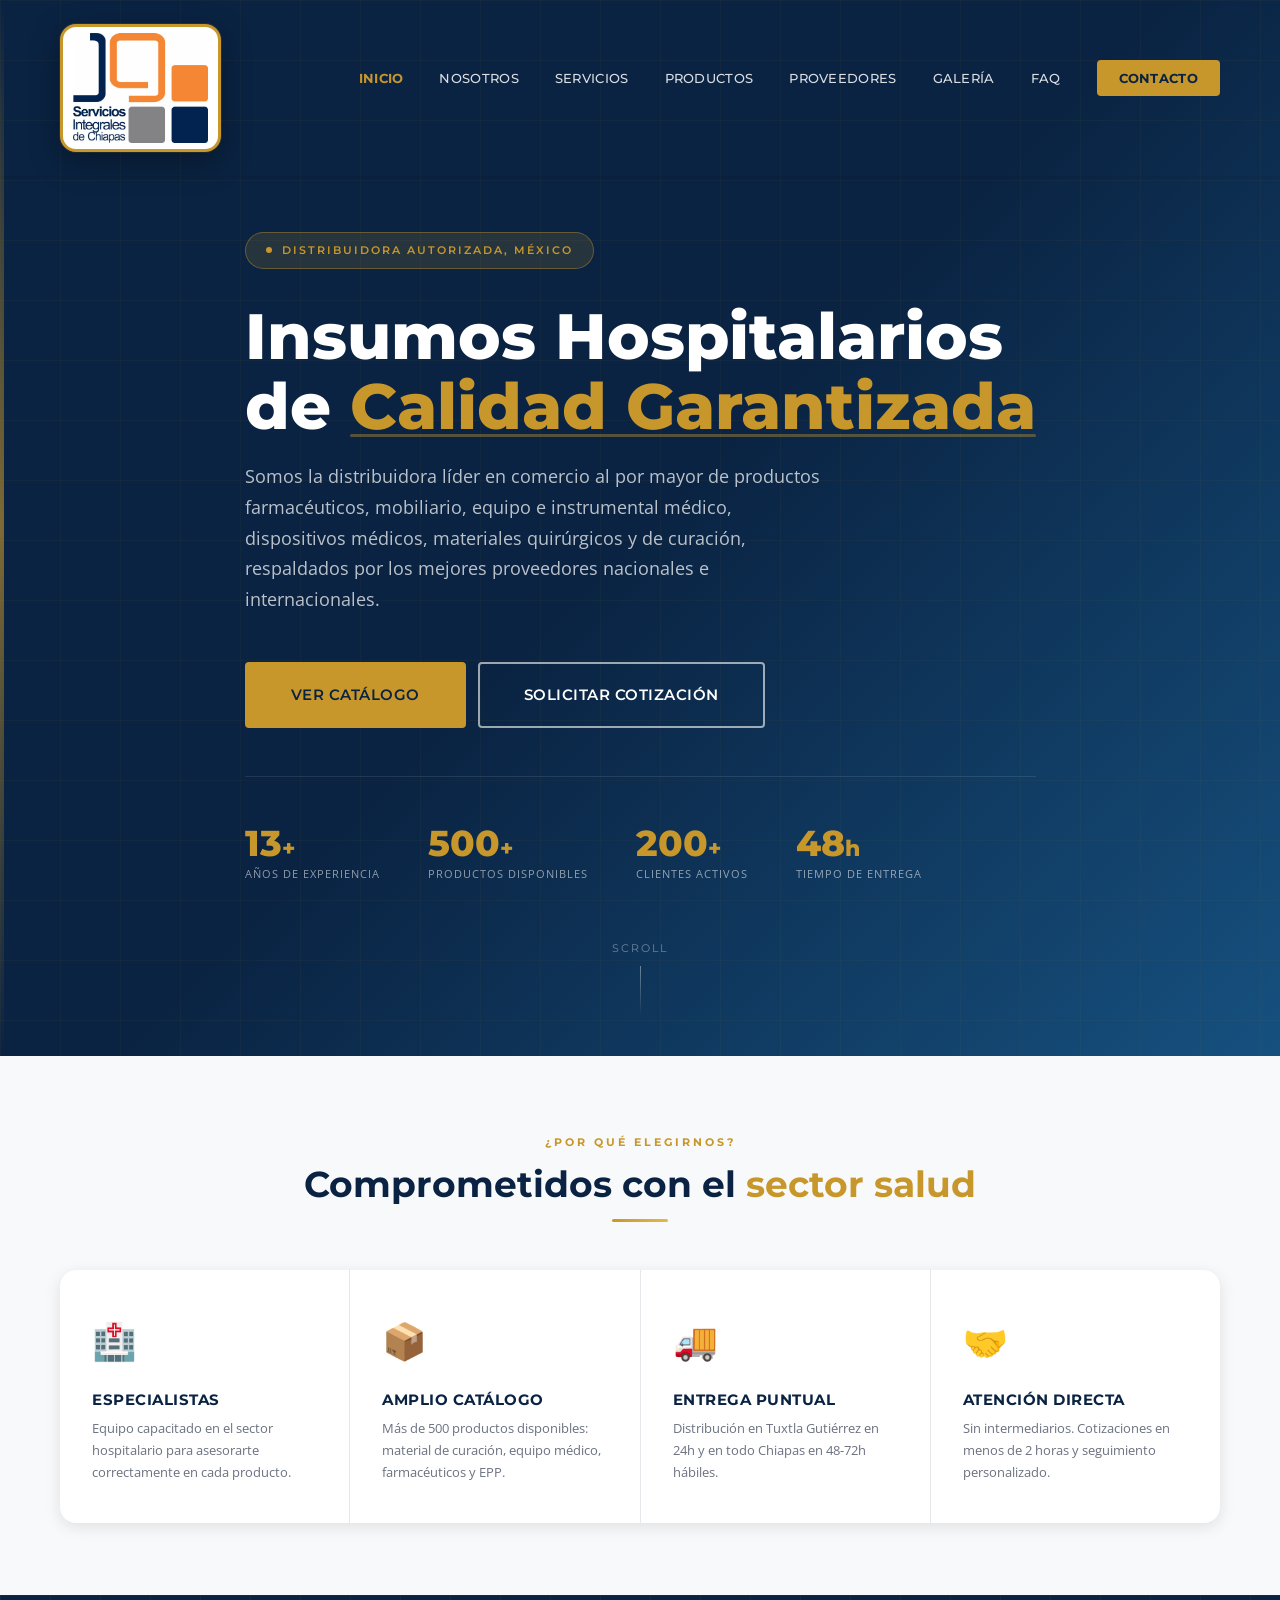
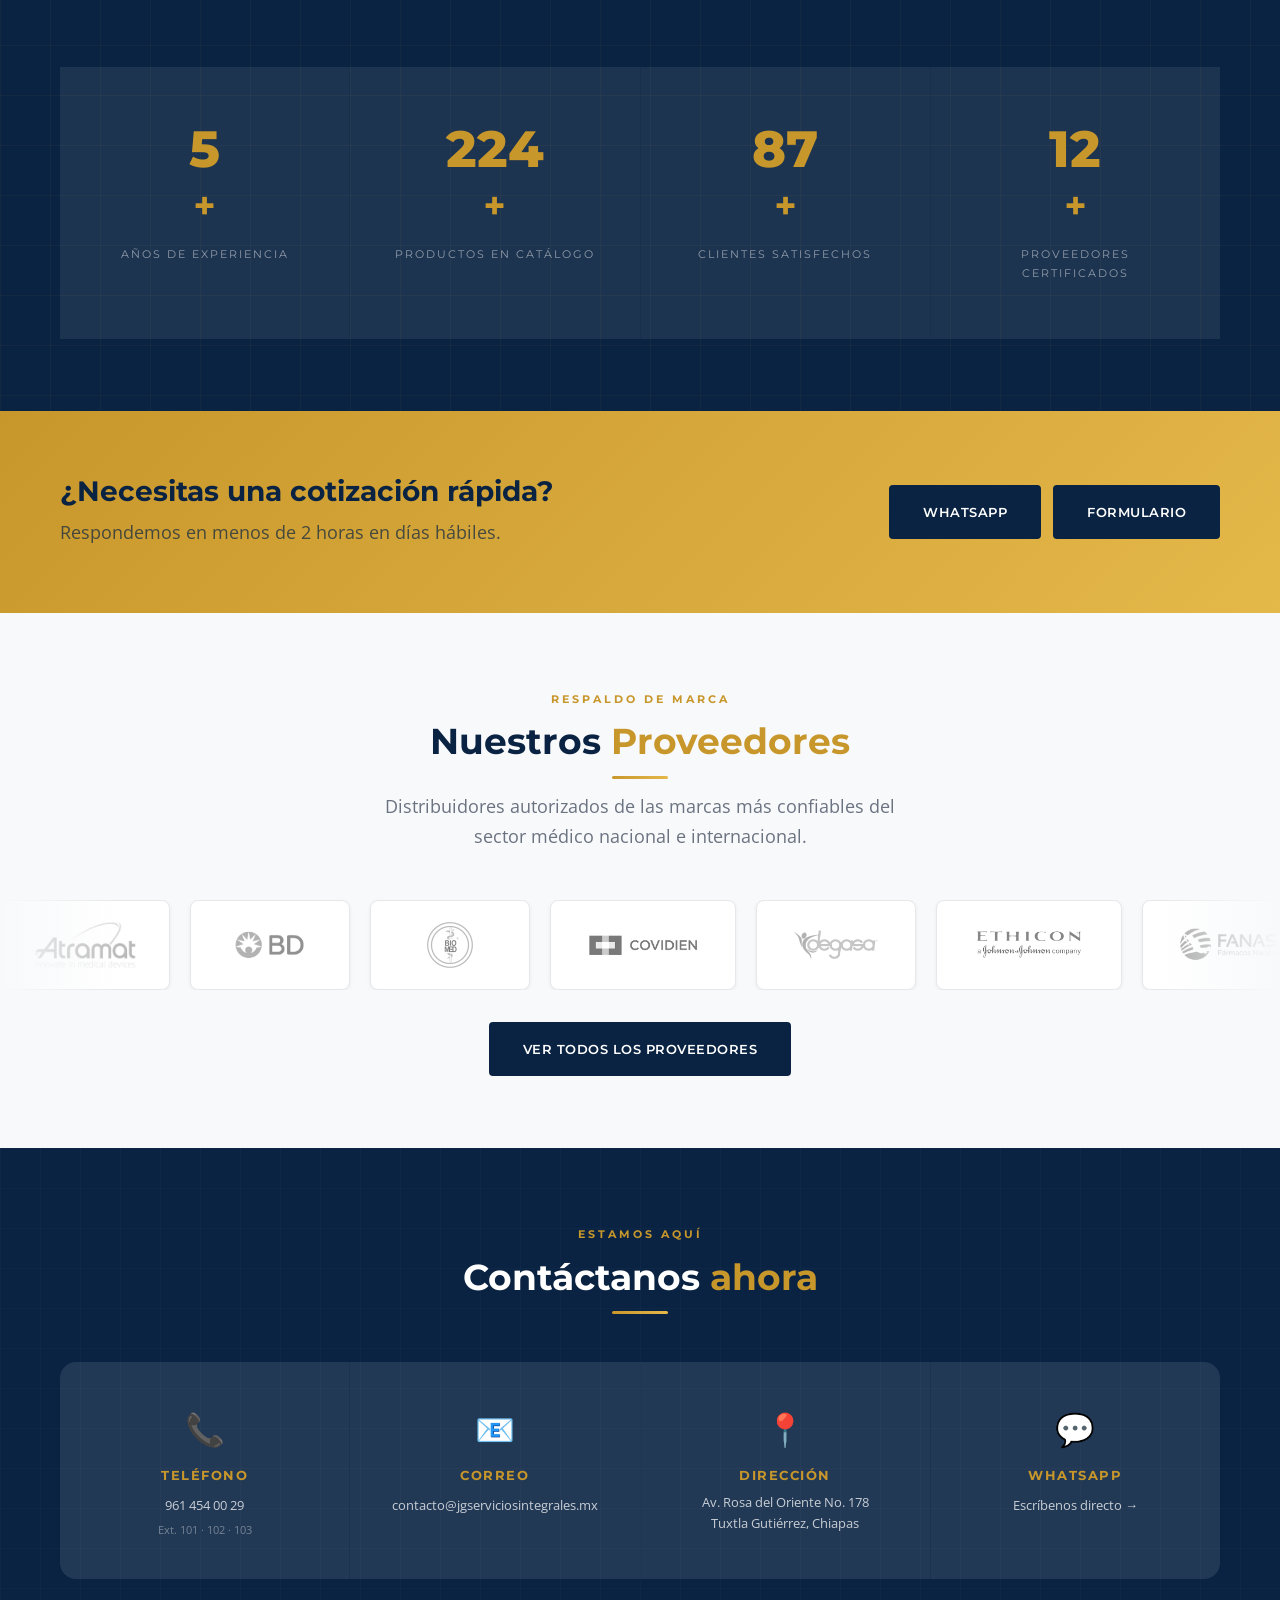
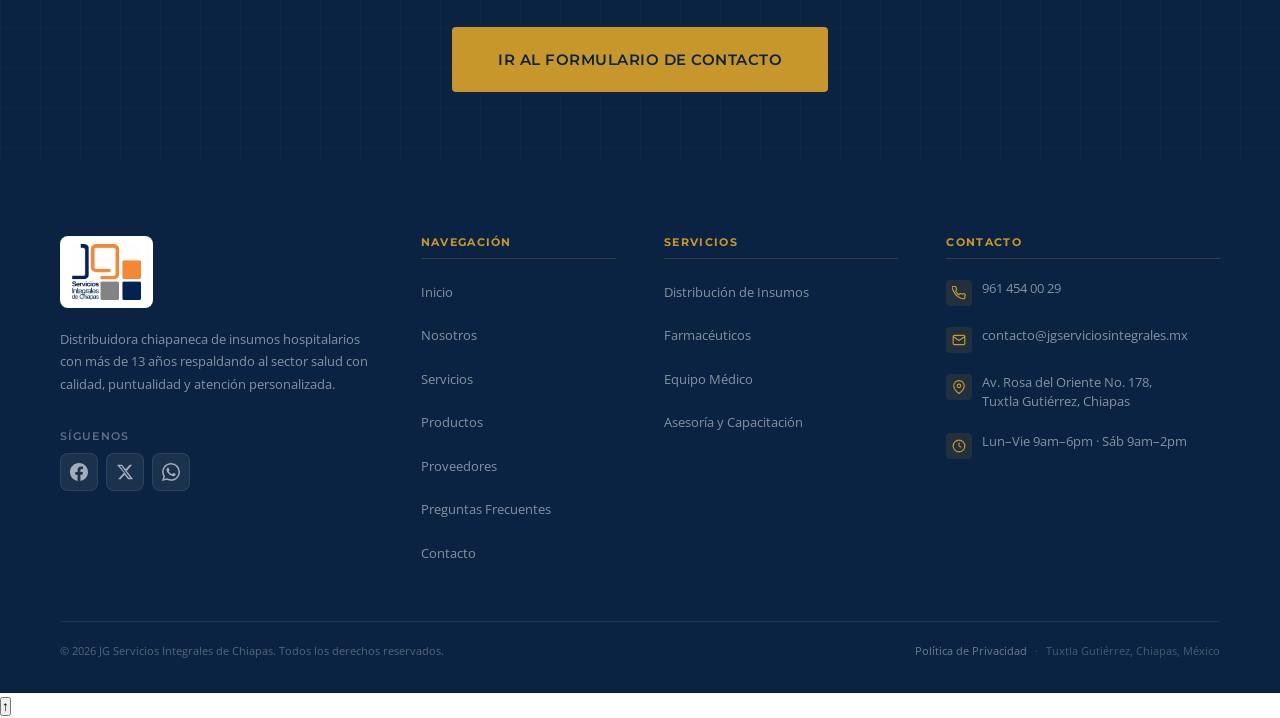
==== commit 42bd4797: "Add files via upload" ====
--- a/Jg Servicios Integrales Pagina/index.html
+++ b/Jg Servicios Integrales Pagina/index.html
@@ -67,7 +67,7 @@
             <div class="hero-content">
 
                 <div class="hero-label">
-                    Distribuidora Autorizada · Chiapas, México
+                    DISTRIBUIDORA AUTORIZADA, MÉXICO
                 </div>
 
                 <h1 class="hero-title">
@@ -76,7 +76,7 @@
                 </h1>
 
                 <p class="hero-subtitle">
-                    Somos la distribuidora líder en material médico, farmacéuticos y equipo de salud en el sureste mexicano. Respaldados por los mejores proveedores nacionales e internacionales.
+                    Somos la distribuidora líder en comercio al por mayor de productos farmacéuticos, mobiliario, equipo e instrumental médico, dispositivos médicos, materiales quirúrgicos y de curación, respaldados por los mejores proveedores nacionales e internacionales.
                 </p>
 
                 <div class="hero-buttons">
@@ -177,96 +177,7 @@
     </section>
 
 
-    <!-- ============================================
-         SERVICIOS
-    ============================================ -->
-    <section class="services-preview">
-        <div class="container">
-            <div class="services-layout">
-
-                <div>
-                    <span class="section-tag reveal">Lo que hacemos</span>
-                    <h2 class="section-title reveal reveal-delay-1">Soluciones integrales<br>para la <span>salud</span></h2>
-                    <div class="section-divider reveal reveal-delay-2"></div>
-                    <p class="section-subtitle reveal reveal-delay-2" style="margin-bottom: var(--spacing-xl);">
-                        Desde insumos básicos hasta equipo especializado, cubrimos todas las necesidades del sector salud en Chiapas.
-                    </p>
-
-                    <div class="services-list" id="servicesList">
-
-                        <div class="service-item active reveal" data-service="distribucion">
-                            <div class="service-icon">🧴</div>
-                            <div class="service-text">
-                                <h3>Distribución de Insumos</h3>
-                                <p>Material médico y de curación certificado</p>
-                            </div>
-                        </div>
-
-                        <div class="service-item reveal reveal-delay-1" data-service="farmaceutico">
-                            <div class="service-icon">💊</div>
-                            <div class="service-text">
-                                <h3>Farmacéuticos</h3>
-                                <p>Medicamentos con cadena de frío garantizada</p>
-                            </div>
-                        </div>
-
-                        <div class="service-item reveal reveal-delay-2" data-service="equipo">
-                            <div class="service-icon">🔬</div>
-                            <div class="service-text">
-                                <h3>Equipo Médico</h3>
-                                <p>Equipamiento para diagnóstico y tratamiento</p>
-                            </div>
-                        </div>
-
-                        <div class="service-item reveal reveal-delay-3" data-service="capacitacion">
-                            <div class="service-icon">📋</div>
-                            <div class="service-text">
-                                <h3>Asesoría y Capacitación</h3>
-                                <p>Talleres para personal de salud</p>
-                            </div>
-                        </div>
-
-                        <div class="service-item reveal reveal-delay-3" data-service="licitaciones">
-                            <div class="service-icon">📄</div>
-                            <div class="service-text">
-                                <h3>Licitaciones Públicas</h3>
-                                <p>Experiencia con IMSS, ISSSTE y SSA</p>
-                            </div>
-                        </div>
-
-                        <div class="service-item reveal reveal-delay-3" data-service="mantenimiento">
-                            <div class="service-icon">🛠️</div>
-                            <div class="service-text">
-                                <h3>Mantenimiento de Equipo</h3>
-                                <p>Servicio técnico preventivo y correctivo</p>
-                            </div>
-                        </div>
-
-                    </div>
-
-                    <a href="pages/servicios.html" class="btn btn-dark mt-xl reveal">Ver todos los servicios</a>
-                </div>
-
-                <!-- Panel derecho dinámico -->
-                <div class="services-panel" id="servicesPanel">
-                    <div class="panel-content" id="panelContent">
-                        <div class="panel-icon" id="panelIcon">🧴</div>
-                        <h3 id="panelTitle">Distribución de Insumos Hospitalarios</h3>
-                        <p id="panelDesc">Somos distribuidores autorizados de material médico y de curación para hospitales, clínicas y centros de salud públicos y privados en todo Chiapas.</p>
-                        <ul class="panel-features" id="panelFeatures">
-                            <li>Gasas, vendas y apósitos</li>
-                            <li>Catéteres y sondas</li>
-                            <li>Guantes y jeringas</li>
-                            <li>Equipo de protección personal</li>
-                            <li>Consumibles quirúrgicos</li>
-                        </ul>
-                        <a href="pages/servicios.html#distribucion" class="btn btn-primary">Más información</a>
-                    </div>
-                </div>
-
-            </div>
-        </div>
-    </section>
+
 
 
     <!-- ============================================
@@ -387,72 +298,103 @@
          FOOTER
     ============================================ -->
     <footer class="footer">
+
+
         <div class="container">
             <div class="footer-content">
 
+                <!-- COLUMNA 1: Marca -->
                 <div class="footer-section footer-brand">
                     <img src="images/logo/logo.png" alt="JG Servicios Integrales" class="footer-logo">
-                    <p style="margin-top: var(--spacing-md);">
-                        Distribuidora de insumos hospitalarios en Chiapas. Calidad, puntualidad y atención personalizada para el sector salud desde hace más de 10 años.
+                    <p class="footer-brand-desc">
+                        Distribuidora chiapaneca de insumos hospitalarios con más de 13 años respaldando al sector salud con calidad, puntualidad y atención personalizada.
                     </p>
-                    <div class="social-links" style="margin-top: var(--spacing-lg);">
-                        <a href="#" class="social-link" target="_blank" aria-label="Facebook">f</a>
-                        <a href="#" class="social-link" target="_blank" aria-label="Twitter">𝕏</a>
-                        <a href="https://wa.me/529614540029" class="social-link" target="_blank" aria-label="WhatsApp">W</a>
+                    <div class="footer-social">
+                        <span class="footer-social-label">Síguenos</span>
+                        <div class="footer-social-icons">
+                            <a href="#" class="footer-social-btn" target="_blank" aria-label="Facebook">
+                                <svg width="18" height="18" viewBox="0 0 24 24" fill="currentColor"><path d="M24 12.073c0-6.627-5.373-12-12-12s-12 5.373-12 12c0 5.99 4.388 10.954 10.125 11.854v-8.385H7.078v-3.47h3.047V9.43c0-3.007 1.792-4.669 4.533-4.669 1.312 0 2.686.235 2.686.235v2.953H15.83c-1.491 0-1.956.925-1.956 1.874v2.25h3.328l-.532 3.47h-2.796v8.385C19.612 23.027 24 18.062 24 12.073z"/></svg>
+                            </a>
+                            <a href="#" class="footer-social-btn" target="_blank" aria-label="Twitter / X">
+                                <svg width="18" height="18" viewBox="0 0 24 24" fill="currentColor"><path d="M18.244 2.25h3.308l-7.227 8.26 8.502 11.24H16.17l-4.714-6.231-5.401 6.231H2.74l7.73-8.835L1.254 2.25H8.08l4.713 6.231zm-1.161 17.52h1.833L7.084 4.126H5.117z"/></svg>
+                            </a>
+                            <a href="https://wa.me/529614540029" class="footer-social-btn footer-social-whatsapp" target="_blank" aria-label="WhatsApp">
+                                <svg width="18" height="18" viewBox="0 0 24 24" fill="currentColor"><path d="M17.472 14.382c-.297-.149-1.758-.867-2.03-.967-.273-.099-.471-.148-.67.15-.197.297-.767.966-.94 1.164-.173.199-.347.223-.644.075-.297-.15-1.255-.463-2.39-1.475-.883-.788-1.48-1.761-1.653-2.059-.173-.297-.018-.458.13-.606.134-.133.298-.347.446-.52.149-.174.198-.298.298-.497.099-.198.05-.371-.025-.52-.075-.149-.669-1.612-.916-2.207-.242-.579-.487-.5-.669-.51-.173-.008-.371-.01-.57-.01-.198 0-.52.074-.792.372-.272.297-1.04 1.016-1.04 2.479 0 1.462 1.065 2.875 1.213 3.074.149.198 2.096 3.2 5.077 4.487.709.306 1.262.489 1.694.625.712.227 1.36.195 1.871.118.571-.085 1.758-.719 2.006-1.413.248-.694.248-1.289.173-1.413-.074-.124-.272-.198-.57-.347m-5.421 7.403h-.004a9.87 9.87 0 01-5.031-1.378l-.361-.214-3.741.982.998-3.648-.235-.374a9.86 9.86 0 01-1.51-5.26c.001-5.45 4.436-9.884 9.888-9.884 2.64 0 5.122 1.03 6.988 2.898a9.825 9.825 0 012.893 6.994c-.003 5.45-4.437 9.884-9.885 9.884m8.413-18.297A11.815 11.815 0 0012.05 0C5.495 0 .16 5.335.157 11.892c0 2.096.547 4.142 1.588 5.945L.057 24l6.305-1.654a11.882 11.882 0 005.683 1.448h.005c6.554 0 11.89-5.335 11.893-11.893a11.821 11.821 0 00-3.48-8.413z"/></svg>
+                            </a>
+                        </div>
                     </div>
                 </div>
 
+                <!-- COLUMNA 2: Navegación -->
                 <div class="footer-section">
-                    <h4>Navegación</h4>
-                    <ul>
+                    <h4 class="footer-heading">Navegación</h4>
+                    <ul class="footer-links">
                         <li><a href="index.html">Inicio</a></li>
                         <li><a href="pages/nosotros.html">Nosotros</a></li>
                         <li><a href="pages/servicios.html">Servicios</a></li>
                         <li><a href="pages/productos.html">Productos</a></li>
                         <li><a href="pages/proveedores.html">Proveedores</a></li>
-                        <li><a href="pages/galeria.html">Galería</a></li>
-                        <li><a href="pages/faq.html">FAQ</a></li>
+                        <li><a href="pages/faq.html">Preguntas Frecuentes</a></li>
                         <li><a href="pages/contacto.html">Contacto</a></li>
                     </ul>
                 </div>
 
+                <!-- COLUMNA 3: Servicios -->
                 <div class="footer-section">
-                    <h4>Servicios</h4>
-                    <ul>
+                    <h4 class="footer-heading">Servicios</h4>
+                    <ul class="footer-links">
                         <li><a href="pages/servicios.html#distribucion">Distribución de Insumos</a></li>
                         <li><a href="pages/servicios.html#farmaceuticos">Farmacéuticos</a></li>
                         <li><a href="pages/servicios.html#equipo">Equipo Médico</a></li>
                         <li><a href="pages/servicios.html#asesoria">Asesoría y Capacitación</a></li>
-                        <li><a href="pages/servicios.html#licitaciones">Licitaciones Públicas</a></li>
-                        <li><a href="pages/servicios.html#mantenimiento">Mantenimiento</a></li>
+
                     </ul>
                 </div>
 
+                <!-- COLUMNA 4: Contacto -->
                 <div class="footer-section">
-                    <h4>Contacto</h4>
-                    <div class="footer-contact-item">
-                        <span class="footer-contact-icon">📞</span>
-                        <a href="tel:9614540029" style="color: rgba(255,255,255,0.5);">961 454 00 29</a>
-                    </div>
-                    <div class="footer-contact-item">
-                        <span class="footer-contact-icon">📧</span>
-                        <a href="mailto:contacto@jgserviciosintegrales.mx" style="color: rgba(255,255,255,0.5); font-size: 12px;">contacto@jgserviciosintegrales.mx</a>
-                    </div>
-                    <div class="footer-contact-item">
-                        <span class="footer-contact-icon">📍</span>
-                        <span>Av. Rosa del Oriente No. 178, Tuxtla Gutiérrez, Chiapas</span>
-                    </div>
-                    <div class="footer-contact-item">
-                        <span class="footer-contact-icon">🕐</span>
-                        <span>Lun–Vie 9am–6pm · Sáb 9am–1pm</span>
-                    </div>
-                </div>
-
-            </div>
-
+                    <h4 class="footer-heading">Contacto</h4>
+                    <ul class="footer-contact-list">
+                        <li>
+                            <span class="footer-contact-icon-svg">
+                                <svg width="14" height="14" viewBox="0 0 24 24" fill="none" stroke="currentColor" stroke-width="2"><path d="M22 16.92v3a2 2 0 01-2.18 2 19.79 19.79 0 01-8.63-3.07A19.5 19.5 0 013.07 9.81a19.79 19.79 0 01-3.07-8.68A2 2 0 012 .82h3a2 2 0 012 1.72 12.84 12.84 0 00.7 2.81 2 2 0 01-.45 2.11L6.09 8.91a16 16 0 006 6l1.27-1.27a2 2 0 012.11-.45 12.84 12.84 0 002.81.7A2 2 0 0122 16.92z"/></svg>
+                            </span>
+                            <a href="tel:9614540029">961 454 00 29</a>
+                        </li>
+                        <li>
+                            <span class="footer-contact-icon-svg">
+                                <svg width="14" height="14" viewBox="0 0 24 24" fill="none" stroke="currentColor" stroke-width="2"><path d="M4 4h16c1.1 0 2 .9 2 2v12c0 1.1-.9 2-2 2H4c-1.1 0-2-.9-2-2V6c0-1.1.9-2 2-2z"/><polyline points="22,6 12,13 2,6"/></svg>
+                            </span>
+                            <a href="mailto:contacto@jgserviciosintegrales.mx">contacto@jgserviciosintegrales.mx</a>
+                        </li>
+                        <li>
+                            <span class="footer-contact-icon-svg">
+                                <svg width="14" height="14" viewBox="0 0 24 24" fill="none" stroke="currentColor" stroke-width="2"><path d="M21 10c0 7-9 13-9 13s-9-6-9-13a9 9 0 0118 0z"/><circle cx="12" cy="10" r="3"/></svg>
+                            </span>
+                            <span>Av. Rosa del Oriente No. 178,<br>Tuxtla Gutiérrez, Chiapas</span>
+                        </li>
+                        <li>
+                            <span class="footer-contact-icon-svg">
+                                <svg width="14" height="14" viewBox="0 0 24 24" fill="none" stroke="currentColor" stroke-width="2"><circle cx="12" cy="12" r="10"/><polyline points="12,6 12,12 16,14"/></svg>
+                            </span>
+                            <span>Lun–Vie 9am–6pm · Sáb 9am–2pm</span>
+                        </li>
+                    </ul>
+                </div>
+
+            </div>
+
+            <!-- SEPARADOR -->
+            <div class="footer-divider"></div>
+
+            <!-- BOTTOM BAR -->
             <div class="footer-bottom">
-                <span>&copy; 2026 JG Servicios Integrales de Chiapas. Todos los derechos reservados.</span>
-                <span>Tuxtla Gutiérrez, Chiapas, México</span>
+                <span class="footer-copy">&copy; 2026 JG Servicios Integrales de Chiapas. Todos los derechos reservados.</span>
+                <div class="footer-legal-links">
+                    <a href="pages/privacidad.html">Política de Privacidad</a>
+                    <span class="footer-legal-dot">·</span>
+                    <span>Tuxtla Gutiérrez, Chiapas, México</span>
+                </div>
             </div>
         </div>
     </footer>
--- a/Jg Servicios Integrales Pagina/css/style.css
+++ b/Jg Servicios Integrales Pagina/css/style.css
@@ -177,7 +177,7 @@
 /* LOGO */
 .logo {
     background: var(--color-white);
-    padding: 8px 12px;
+    padding: 6px 10px;
     border-radius: var(--border-radius-lg);
     border: 3px solid var(--color-secondary);
     display: inline-flex;
@@ -193,7 +193,7 @@
 }
 
 .header.scrolled .logo {
-    padding: 5px 9px;
+    padding: 4px 8px;
     border-width: 2px;
 }
 
@@ -205,6 +205,8 @@
     transform: translateY(-3px) scale(1.02);
     box-shadow: 0 16px 40px rgba(0,0,0,0.4), 0 0 0 1px rgba(200,151,43,0.3);
 }
+
+.logo:hover img { opacity: 0.9; }
 
 /* MENÚ */
 .nav-menu {
@@ -624,6 +626,10 @@
     grid-template-columns: repeat(3, 1fr);
 }
 
+.features-grid.cols-4 {
+    grid-template-columns: repeat(4, 1fr);
+}
+
 .feature-card {
     background: var(--color-white);
     padding: 40px 32px;
@@ -1071,6 +1077,7 @@
         linear-gradient(rgba(255,255,255,0.02) 1px, transparent 1px),
         linear-gradient(90deg, rgba(255,255,255,0.02) 1px, transparent 1px);
     background-size: 40px 40px;
+    pointer-events: none;
 }
 
 .contact-grid {
@@ -1122,164 +1129,306 @@
 .contact-item a:hover {
     color: var(--color-secondary);
 }
-
 /* ============================================
-   FOOTER
+   FOOTER REDISEÑADO v2.0
+   Reemplaza / agrega al bloque del footer en style.css
 ============================================ */
 
+/* ── BARRA SUPERIOR ── */
+.footer-top-bar {
+    background: var(--color-secondary);
+    padding: 10px 0;
+}
+
+.footer-top-bar .container {
+    display: flex;
+    align-items: center;
+    justify-content: space-between;
+    gap: var(--spacing-md);
+    flex-wrap: wrap;
+}
+
+.footer-top-bar-text {
+    font-size: var(--font-size-xs);
+    font-family: var(--font-main);
+    font-weight: var(--font-weight-medium);
+    color: var(--color-primary);
+    letter-spacing: 0.03em;
+}
+
+.footer-top-bar-cta {
+    display: flex;
+    align-items: center;
+    gap: 6px;
+    font-size: var(--font-size-xs);
+    font-family: var(--font-main);
+    font-weight: var(--font-weight-bold);
+    color: var(--color-primary);
+    text-decoration: none;
+    letter-spacing: 0.05em;
+    text-transform: uppercase;
+    transition: opacity var(--transition-fast);
+}
+
+.footer-top-bar-cta:hover {
+    opacity: 0.75;
+}
+
+/* ── FOOTER PRINCIPAL ── */
 .footer {
-    background: #060F1A;
-    color: var(--color-white);
-    padding: var(--spacing-3xl) 0 0;
+    background: var(--color-primary);
+    color: rgba(255, 255, 255, 0.55);
+    padding-top: 0;
+    padding-bottom: 0;
+}
+
+.footer .container {
+    padding-top: var(--spacing-3xl);
+    padding-bottom: var(--spacing-xl);
 }
 
 .footer-content {
     display: grid;
-    grid-template-columns: 1.5fr 1fr 1fr 1fr;
+    grid-template-columns: 1.6fr 1fr 1.2fr 1.4fr;
     gap: var(--spacing-2xl);
-    padding-bottom: var(--spacing-2xl);
-    border-bottom: 1px solid rgba(255,255,255,0.07);
-}
-
-.footer-section h4 {
+    align-items: start;
+}
+
+/* ── COLUMNA MARCA ── */
+.footer-brand .footer-logo {
+    max-height: 72px;
+    width: auto;
+    background: white;
+    border-radius: var(--border-radius-md);
+    padding: 8px 12px;
+    margin-bottom: var(--spacing-lg);
+    display: block;
+}
+
+.footer-brand-desc {
+    font-size: var(--font-size-sm);
+    line-height: 1.7;
+    color: rgba(255, 255, 255, 0.5);
+    margin: 0 0 var(--spacing-xl) 0;
+}
+
+/* ── REDES SOCIALES ── */
+.footer-social {
+    display: flex;
+    flex-direction: column;
+    gap: var(--spacing-sm);
+}
+
+.footer-social-label {
+    font-size: var(--font-size-xs);
     font-family: var(--font-main);
+    font-weight: var(--font-weight-semibold);
+    color: rgba(255, 255, 255, 0.35);
+    text-transform: uppercase;
+    letter-spacing: 0.1em;
+}
+
+.footer-social-icons {
+    display: flex;
+    gap: var(--spacing-sm);
+}
+
+.footer-social-btn {
+    display: flex;
+    align-items: center;
+    justify-content: center;
+    width: 38px;
+    height: 38px;
+    border-radius: var(--border-radius-md);
+    background: rgba(255, 255, 255, 0.07);
+    color: rgba(255, 255, 255, 0.6);
+    text-decoration: none;
+    transition: background var(--transition-normal), color var(--transition-normal), transform var(--transition-fast);
+    border: 1px solid rgba(255, 255, 255, 0.08);
+}
+
+.footer-social-btn:hover {
+    background: var(--color-secondary);
+    color: var(--color-primary);
+    border-color: var(--color-secondary);
+    transform: translateY(-2px);
+}
+
+.footer-social-whatsapp:hover {
+    background: #25D366;
+    border-color: #25D366;
+    color: white;
+}
+
+/* ── HEADINGS DE COLUMNAS ── */
+.footer-heading {
+    font-family: var(--font-main);
+    font-size: var(--font-size-xs);
+    font-weight: var(--font-weight-bold);
+    color: var(--color-secondary);
+    text-transform: uppercase;
+    letter-spacing: 0.12em;
+    margin: 0 0 var(--spacing-lg) 0;
+    padding-bottom: var(--spacing-sm);
+    border-bottom: 1px solid rgba(200, 151, 43, 0.25);
+}
+
+/* ── LISTAS DE LINKS ── */
+.footer-links {
+    list-style: none;
+    padding: 0;
+    margin: 0;
+    display: flex;
+    flex-direction: column;
+    gap: 10px;
+}
+
+.footer-links li a {
     font-size: var(--font-size-sm);
-    font-weight: var(--font-weight-bold);
-    color: var(--color-secondary);
-    text-transform: uppercase;
-    letter-spacing: 1.5px;
-    margin-bottom: var(--spacing-lg);
-}
-
-.footer-brand p {
-    color: rgba(255,255,255,0.45);
-    font-size: var(--font-size-sm);
-    line-height: 1.8;
-    margin-top: var(--spacing-md);
-}
-
-.footer-logo {
-    max-height: 72px;
-    background: var(--color-white);
-    padding: 10px 16px;
-    border-radius: var(--border-radius-lg);
-    border: 2px solid var(--color-secondary);
+    color: rgba(255, 255, 255, 0.5);
+    text-decoration: none;
+    font-family: var(--font-secondary);
+    transition: color var(--transition-fast), padding-left var(--transition-fast);
     display: inline-block;
 }
 
-.footer-section ul {
+.footer-links li a:hover {
+    color: var(--color-secondary);
+    padding-left: 4px;
+}
+
+/* ── LISTA DE CONTACTO ── */
+.footer-contact-list {
     list-style: none;
-}
-
-.footer-section ul li {
-    margin-bottom: 10px;
-}
-
-.footer-section a {
-    color: rgba(255,255,255,0.5);
-    font-size: var(--font-size-sm);
-    transition: all var(--transition-normal);
-    text-decoration: none;
-    display: inline-block;
-}
-
-.footer-section a:hover {
-    color: var(--color-secondary);
-    transform: translateX(4px);
-}
-
-.footer-contact-item {
+    padding: 0;
+    margin: 0;
+    display: flex;
+    flex-direction: column;
+    gap: var(--spacing-md);
+}
+
+.footer-contact-list li {
     display: flex;
     align-items: flex-start;
     gap: 10px;
-    margin-bottom: 12px;
-    color: rgba(255,255,255,0.5);
     font-size: var(--font-size-sm);
-}
-
-.footer-contact-icon { flex-shrink: 0; }
-
-.social-links {
-    display: flex;
-    gap: 10px;
-    margin-top: var(--spacing-sm);
-}
-
-.social-link {
-    width: 38px;
-    height: 38px;
+    color: rgba(255, 255, 255, 0.5);
+    font-family: var(--font-secondary);
+    line-height: 1.5;
+}
+
+.footer-contact-icon-svg {
+    display: flex;
+    align-items: center;
+    justify-content: center;
+    width: 26px;
+    height: 26px;
+    min-width: 26px;
     border-radius: var(--border-radius-sm);
-    border: 1px solid rgba(255,255,255,0.12);
-    display: flex;
-    align-items: center;
-    justify-content: center;
-    color: rgba(255,255,255,0.5) !important;
-    font-size: var(--font-size-sm);
-    transition: all var(--transition-normal) !important;
-    transform: none !important;
-}
-
-.social-link:hover {
-    background: var(--color-secondary) !important;
-    border-color: var(--color-secondary) !important;
-    color: var(--color-primary) !important;
-    transform: translateY(-3px) !important;
-}
-
+    background: rgba(200, 151, 43, 0.12);
+    color: var(--color-secondary);
+    margin-top: 1px;
+}
+
+.footer-contact-list li a {
+    color: rgba(255, 255, 255, 0.5);
+    text-decoration: none;
+    transition: color var(--transition-fast);
+}
+
+.footer-contact-list li a:hover {
+    color: var(--color-secondary);
+}
+
+/* ── SEPARADOR ── */
+.footer-divider {
+    height: 1px;
+    background: rgba(255, 255, 255, 0.08);
+    margin: var(--spacing-2xl) 0 var(--spacing-lg);
+}
+
+/* ── BOTTOM BAR ── */
 .footer-bottom {
     display: flex;
     align-items: center;
     justify-content: space-between;
-    padding: var(--spacing-lg) 0;
-    color: rgba(255,255,255,0.25);
+    gap: var(--spacing-md);
+    flex-wrap: wrap;
+}
+
+.footer-copy {
     font-size: var(--font-size-xs);
-}
-
-/* ============================================
-   UTILIDADES
-============================================ */
-
-.text-center { text-align: center; }
-.text-white  { color: var(--color-white); }
-.text-gold   { color: var(--color-secondary); }
-
-.mt-xl  { margin-top: var(--spacing-xl); }
-.mt-2xl { margin-top: var(--spacing-2xl); }
-.mb-xl  { margin-bottom: var(--spacing-xl); }
-
-.bg-light   { background: var(--color-light); }
-.bg-primary { background: var(--color-primary); }
-
-/* Botón scroll top */
-#scrollTopBtn {
-    position: fixed;
-    bottom: 32px;
-    right: 32px;
-    width: 44px;
-    height: 44px;
-    background: var(--color-secondary);
-    color: var(--color-primary);
-    border: none;
-    border-radius: var(--border-radius-sm);
-    font-size: 18px;
-    font-weight: bold;
-    cursor: pointer;
-    box-shadow: var(--shadow-gold);
-    opacity: 0;
-    transform: translateY(10px);
-    transition: all var(--transition-normal);
-    z-index: 999;
-    display: flex;
-    align-items: center;
-    justify-content: center;
-}
-
-#scrollTopBtn.visible {
-    opacity: 1;
-    transform: translateY(0);
-}
-
-#scrollTopBtn:hover {
-    background: var(--color-secondary-light);
-    transform: translateY(-3px);
+    color: rgba(255, 255, 255, 0.3);
+    font-family: var(--font-secondary);
+}
+
+.footer-legal-links {
+    display: flex;
+    align-items: center;
+    gap: var(--spacing-sm);
+    flex-wrap: wrap;
+}
+
+.footer-legal-links a {
+    font-size: var(--font-size-xs);
+    color: rgba(255, 255, 255, 0.4);
+    text-decoration: none;
+    font-family: var(--font-secondary);
+    transition: color var(--transition-fast);
+}
+
+.footer-legal-links a:hover {
+    color: var(--color-secondary);
+}
+
+.footer-legal-dot {
+    color: rgba(255, 255, 255, 0.2);
+    font-size: var(--font-size-xs);
+}
+
+.footer-legal-links span:not(.footer-legal-dot) {
+    font-size: var(--font-size-xs);
+    color: rgba(255, 255, 255, 0.25);
+    font-family: var(--font-secondary);
+}
+
+/* ── RESPONSIVE FOOTER ── */
+@media (max-width: 1024px) {
+    .footer-content {
+        grid-template-columns: 1fr 1fr;
+        gap: var(--spacing-xl);
+    }
+
+    .footer-brand {
+        grid-column: 1 / -1;
+    }
+
+    .footer-brand-desc {
+        max-width: 480px;
+    }
+}
+
+@media (max-width: 640px) {
+    .footer-content {
+        grid-template-columns: 1fr;
+    }
+
+    .footer-brand {
+        grid-column: auto;
+    }
+
+    .footer-top-bar .container {
+        flex-direction: column;
+        text-align: center;
+    }
+
+    .footer-bottom {
+        flex-direction: column;
+        text-align: center;
+        gap: var(--spacing-sm);
+    }
+
+    .footer-legal-links {
+        justify-content: center;
+    }
 }
--- a/Jg Servicios Integrales Pagina/css/responsive.css
+++ b/Jg Servicios Integrales Pagina/css/responsive.css
@@ -1,11 +1,78 @@
 /* ============================================
-   RESPONSIVE - MOBILE FIRST
-   ============================================ */
-
-/* ===== TABLETS (768px) ===== */
+   RESPONSIVE.CSS - VERSIÓN 3.0
+   Cobertura completa del rediseño corporativo
+============================================ */
+
+/* ============================================
+   TABLETS GRANDES (1024px y menos)
+============================================ */
+@media (max-width: 1024px) {
+
+    .container {
+        padding: 0 28px;
+    }
+
+    .hero-title {
+        font-size: clamp(32px, 6vw, 52px);
+    }
+
+    .features-grid,
+    .features-grid.cols-4 {
+        grid-template-columns: repeat(2, 1fr);
+    }
+
+    .features-grid.cols-3 {
+        grid-template-columns: repeat(3, 1fr);
+    }
+
+    .stats-grid {
+        grid-template-columns: repeat(2, 1fr);
+    }
+
+    .services-layout {
+        grid-template-columns: 1fr;
+        gap: var(--spacing-2xl);
+    }
+
+    .services-panel {
+        position: relative;
+        top: 0;
+        min-height: 320px;
+    }
+
+    .contact-grid {
+        grid-template-columns: repeat(2, 1fr);
+    }
+
+    .footer-content {
+        grid-template-columns: 1fr 1fr;
+        gap: var(--spacing-xl);
+    }
+
+    .footer-section.footer-brand {
+        grid-column: 1 / -1;
+    }
+
+    .grid-3,
+    .grid-4 {
+        grid-template-columns: repeat(2, 1fr);
+    }
+}
+
+
+/* ============================================
+   TABLETS (768px y menos)
+============================================ */
 @media (max-width: 768px) {
+
+    html, body {
+        max-width: 100%;
+        overflow-x: hidden;
+    }
+
     .container {
-        padding: 0 var(--spacing-lg);
+        width: 100%;
+        padding: 0 20px;
     }
 
     h1 { font-size: var(--font-size-3xl); }
@@ -22,26 +89,33 @@
     }
 
     .nav-menu {
-        position: absolute;
-        top: 100%;
-        left: 0;
+        position: fixed;
+        top: 0;
+        right: -100%;
+        width: 80%;
+        max-width: 320px;
+        height: 100vh;
+        background: var(--color-primary);
+        flex-direction: column;
+        justify-content: flex-start;
+        align-items: stretch;
+        gap: 0;
+        padding: 100px 0 32px;
+        transition: right var(--transition-slow);
+        z-index: var(--z-dropdown);
+        box-shadow: -10px 0 40px rgba(0,0,0,0.3);
+        max-height: none;
+        overflow-y: auto;
+        overflow-x: hidden;
+    }
+
+    .nav-menu.active {
         right: 0;
-        flex-direction: column;
-        background-color: var(--color-white);
-        box-shadow: var(--shadow-md);
-        gap: 0;
-        max-height: 0;
-        overflow: hidden;
-        transition: max-height var(--transition-normal);
-        z-index: var(--z-dropdown);
-    }
-
-    .nav-menu.active {
-        max-height: 500px;
     }
 
     .nav-menu li {
-        border-bottom: 1px solid var(--color-gray-light);
+        width: 100%;
+        border-bottom: 1px solid rgba(255,255,255,0.08);
     }
 
     .nav-menu li:last-child {
@@ -50,74 +124,208 @@
 
     .nav-menu a {
         display: block;
-        padding: var(--spacing-lg);
+        padding: 18px 28px;
         font-size: var(--font-size-base);
-        color: var(--color-primary) !important;
+        color: rgba(255,255,255,0.85) !important;
     }
 
     .nav-menu a:hover {
         color: var(--color-secondary) !important;
-        background-color: var(--color-light);
+        background-color: rgba(255,255,255,0.05);
     }
 
     .nav-menu a::after {
         display: none;
     }
 
-    .btn-contact {
-        margin: var(--spacing-md) !important;
+    .nav-menu .btn-contact {
+        margin: var(--spacing-lg) 28px 0 !important;
+        text-align: center;
+        justify-content: center;
+        padding: 12px 22px !important;
+        color: var(--color-primary) !important;
+    }
+
+    /* Overlay oscuro detrás del menú */
+    .nav-menu.active::before {
+        content: '';
+        position: fixed;
+        inset: 0;
+        background: rgba(0,0,0,0.5);
+        z-index: -1;
+    }
+
+    /* ===== LOGO ===== */
+    .logo {
+        padding: 5px 9px;
+    }
+
+    .logo img {
+        max-height: 62px;
+    }
+
+    .header.scrolled .logo img {
+        max-height: 50px;
     }
 
     /* ===== HERO ===== */
     .hero {
-        min-height: 400px;
-        padding: var(--spacing-xl) 0;
+        min-height: auto;
+    }
+
+    .hero-content {
+        padding: 130px 0 60px;
+        max-width: 100%;
+    }
+
+    .hero-label {
+        font-size: 10px;
+        padding: 6px 16px;
     }
 
     .hero-title {
-        font-size: var(--font-size-3xl);
+        font-size: clamp(28px, 8vw, 40px);
     }
 
     .hero-subtitle {
         font-size: var(--font-size-base);
+        max-width: 100%;
     }
 
     .hero-buttons {
         flex-direction: column;
-    }
-
-    .hero .btn {
         width: 100%;
-        padding: var(--spacing-lg);
-    }
-
-    /* ===== GRILLAS ===== */
+    }
+
+    .hero-buttons .btn {
+        width: 100%;
+        justify-content: center;
+        text-align: center;
+    }
+
+    .hero-stats {
+        flex-wrap: wrap;
+        gap: var(--spacing-lg) var(--spacing-xl);
+    }
+
+    .hero-stat-number {
+        font-size: var(--font-size-2xl);
+    }
+
+    .scroll-indicator {
+        display: none;
+    }
+
+    /* ===== FEATURES ===== */
     .features-grid,
-    .services-grid,
-    .providers-grid,
-    .contact-grid,
-    .footer-content {
-        grid-template-columns: 1fr;
-    }
-
-    .service-item {
-        border-left: none;
-        border-top: 4px solid var(--color-secondary);
-    }
-
-    /* ===== BOTONES ===== */
-    .btn-large {
-        padding: var(--spacing-lg);
-        font-size: var(--font-size-base);
-    }
-
-    /* ===== FEATURE CARD ===== */
+    .features-grid.cols-3,
+    .features-grid.cols-4 {
+        grid-template-columns: 1fr;
+    }
+
     .feature-card {
         padding: var(--spacing-lg);
     }
 
     .feature-icon {
         font-size: 36px;
+    }
+
+    /* ===== STATS SECTION ===== */
+    .stats-grid {
+        grid-template-columns: 1fr 1fr;
+    }
+
+    .stat-item {
+        padding: 32px 20px;
+    }
+
+    .stat-number {
+        font-size: var(--font-size-2xl);
+    }
+
+    /* ===== SERVICIOS ===== */
+    .services-layout {
+        grid-template-columns: 1fr;
+        gap: var(--spacing-xl);
+    }
+
+    .services-panel {
+        position: relative;
+        top: 0;
+        padding: 32px;
+        min-height: auto;
+    }
+
+    .service-item {
+        padding: var(--spacing-md) var(--spacing-lg);
+    }
+
+    /* ===== CTA BAND ===== */
+    .cta-band-inner {
+        flex-direction: column;
+        text-align: center;
+        gap: var(--spacing-lg);
+    }
+
+    .cta-band-inner > div:last-child {
+        width: 100%;
+        flex-direction: column;
+        display: flex;
+    }
+
+    .cta-band-inner .btn {
+        width: 100%;
+        justify-content: center;
+    }
+
+    /* ===== PROVEEDORES slider ===== */
+    .providers-track::before,
+    .providers-track::after {
+        width: 50px;
+    }
+
+    .provider-logo {
+        min-width: 120px;
+        height: 70px;
+        padding: 14px 20px;
+    }
+
+    .provider-logo img {
+        max-width: 90px;
+        max-height: 38px;
+    }
+
+    /* ===== CONTACTO RÁPIDO ===== */
+    .contact-grid {
+        grid-template-columns: 1fr;
+    }
+
+    .contact-item {
+        padding: var(--spacing-lg);
+    }
+
+    /* ===== FOOTER ===== */
+    .footer-content {
+        grid-template-columns: 1fr;
+        gap: var(--spacing-xl);
+    }
+
+    .footer-section.footer-brand {
+        grid-column: auto;
+    }
+
+    .footer-bottom {
+        flex-direction: column;
+        gap: var(--spacing-sm);
+        text-align: center;
+    }
+
+    /* ===== GRIDS GENÉRICOS (páginas internas) ===== */
+    .grid-2,
+    .grid-3,
+    .grid-4 {
+        grid-template-columns: 1fr !important;
     }
 
     /* ===== PÁGINA INTERNA ===== */
@@ -128,53 +336,108 @@
     .page-hero h1 {
         font-size: var(--font-size-2xl);
     }
+
+    /* ===== PRODUCTOS ===== */
+    .products-grid {
+        grid-template-columns: repeat(auto-fill, minmax(220px, 1fr));
+    }
+
+    .filter-bar {
+        overflow-x: auto;
+        flex-wrap: nowrap;
+        padding-bottom: 8px;
+        -webkit-overflow-scrolling: touch;
+    }
+
+    .filter-btn {
+        flex-shrink: 0;
+    }
+
+    /* ===== PROVEEDORES página interna ===== */
+    .providers-full-grid {
+        grid-template-columns: repeat(2, 1fr);
+    }
+
+    /* ===== GALERÍA ===== */
+    .gallery-grid {
+        grid-template-columns: repeat(auto-fill, minmax(200px, 1fr));
+    }
+
+    /* ===== IMÁGENES: nunca más anchas que la pantalla ===== */
+    img, iframe, video, table {
+        max-width: 100%;
+        height: auto;
+    }
 }
 
-/* ===== MÓVILES PEQUEÑOS (480px) ===== */
+
+/* ============================================
+   MÓVILES (480px y menos)
+============================================ */
 @media (max-width: 480px) {
+
     .container {
-        padding: 0 var(--spacing-lg);
+        padding: 0 16px;
+    }
+
+    body {
+        font-size: 14px;
     }
 
     h1 { font-size: var(--font-size-2xl); }
     h2 { font-size: var(--font-size-xl); }
     h3 { font-size: var(--font-size-base); }
 
-    body {
-        font-size: 14px;
-    }
-
     section {
         padding: var(--spacing-xl) 0;
     }
 
-    /* ===== HEADER ===== */
+    /* ===== HEADER / LOGO ===== */
     .navbar {
         padding: var(--spacing-md) 0;
     }
 
     .navbar-wrapper {
-        gap: var(--spacing-md);
+        gap: var(--spacing-sm);
+    }
+
+    .logo {
+        padding: 4px 7px;
+        border-width: 2px;
     }
 
     .logo img {
-        max-height: 40px;
+        max-height: 52px;
+    }
+
+    .header.scrolled .logo img {
+        max-height: 42px;
     }
 
     /* ===== HERO ===== */
-    .hero {
-        min-height: 300px;
-        padding: var(--spacing-xl) 0;
+    .hero-content {
+        padding: 110px 0 50px;
     }
 
     .hero-title {
-        font-size: var(--font-size-2xl);
-        margin-bottom: var(--spacing-md);
+        font-size: 26px;
     }
 
     .hero-subtitle {
         font-size: var(--font-size-sm);
-        margin-bottom: var(--spacing-lg);
+    }
+
+    .hero-stats {
+        gap: var(--spacing-md) var(--spacing-lg);
+        padding-top: var(--spacing-lg);
+    }
+
+    .hero-stat-number {
+        font-size: var(--font-size-xl);
+    }
+
+    .hero-stat-label {
+        font-size: 10px;
     }
 
     /* ===== BOTONES ===== */
@@ -184,20 +447,8 @@
     }
 
     .btn-large {
-        padding: var(--spacing-lg);
-    }
-
-    .hero .btn {
-        padding: var(--spacing-lg);
-    }
-
-    /* ===== FEATURE CARD ===== */
-    .feature-icon {
-        font-size: 32px;
-    }
-
-    .feature-card {
-        padding: var(--spacing-lg);
+        padding: 16px 28px;
+        font-size: var(--font-size-sm);
     }
 
     /* ===== SECCIONES ===== */
@@ -209,65 +460,131 @@
         font-size: var(--font-size-base);
     }
 
+    /* ===== STATS ===== */
+    .stats-grid {
+        grid-template-columns: 1fr 1fr;
+    }
+
+    .stat-number {
+        font-size: var(--font-size-xl);
+    }
+
+    .stat-suffix {
+        font-size: var(--font-size-lg);
+    }
+
+    .stat-label {
+        font-size: 9px;
+    }
+
+    /* ===== SERVICIOS ===== */
+    .service-icon {
+        width: 42px;
+        height: 42px;
+        font-size: 22px;
+    }
+
+    .services-panel {
+        padding: 24px;
+    }
+
+    .panel-icon {
+        font-size: 40px;
+    }
+
+    .panel-content h3 {
+        font-size: var(--font-size-lg);
+    }
+
+    /* ===== PROVEEDORES ===== */
+    .provider-logo {
+        min-width: 100px;
+        height: 60px;
+        padding: 10px 16px;
+    }
+
+    .provider-logo img {
+        max-width: 72px;
+        max-height: 30px;
+    }
+
     /* ===== CONTACTO ===== */
-    .contact-item {
-        padding: var(--spacing-lg);
-    }
-
     .contact-item h3 {
-        font-size: var(--font-size-base);
+        font-size: var(--font-size-sm);
     }
 
     /* ===== FOOTER ===== */
     .footer {
-        padding: var(--spacing-xl) 0 var(--spacing-md);
+        padding: var(--spacing-xl) 0 0;
     }
 
     .footer-section h4 {
-        font-size: var(--font-size-base);
-    }
-
-    /* ===== PROVIDER LOGOS ===== */
-    .provider-logo {
-        min-height: 100px;
-        padding: var(--spacing-md);
-    }
-
-    .provider-logo img {
-        max-height: 60px;
-    }
-
-    /* ===== NAV MENU ===== */
-    .nav-menu.active {
-        max-height: 400px;
-    }
-
-    .nav-menu a {
-        padding: var(--spacing-md);
         font-size: var(--font-size-sm);
     }
+
+    /* ===== PRODUCTOS ===== */
+    .products-grid {
+        grid-template-columns: 1fr;
+    }
+
+    /* ===== PROVEEDORES interna ===== */
+    .providers-full-grid {
+        grid-template-columns: 1fr;
+    }
+
+    /* ===== GALERÍA ===== */
+    .gallery-grid {
+        grid-template-columns: 1fr;
+    }
+
+    /* ===== FAQ ===== */
+    .faq-question {
+        padding: var(--spacing-md) var(--spacing-lg);
+        font-size: var(--font-size-sm);
+    }
+
+    .faq-answer.open {
+        padding: var(--spacing-md) var(--spacing-lg);
+    }
+
+    /* ===== SCROLL TOP ===== */
+    #scrollTopBtn {
+        bottom: 20px;
+        right: 20px;
+        width: 40px;
+        height: 40px;
+    }
+
+    /* ===== FORM: evita zoom automático iOS ===== */
+    .form-group input,
+    .form-group select,
+    .form-group textarea {
+        font-size: 16px;
+    }
 }
 
-/* ===== EXTRA PEQUEÑOS (320px) ===== */
-@media (max-width: 320px) {
+
+/* ============================================
+   EXTRA PEQUEÑOS (360px y menos)
+============================================ */
+@media (max-width: 360px) {
+
     .container {
-        padding: 0 var(--spacing-md);
-    }
-
-    h1 { font-size: var(--font-size-xl); }
-    h2 { font-size: var(--font-size-lg); }
-    h3 { font-size: var(--font-size-base); }
-
-    .hero {
-        min-height: 250px;
+        padding: 0 14px;
+    }
+
+    .logo img {
+        max-height: 44px;
     }
 
     .hero-title {
-        font-size: var(--font-size-lg);
-    }
-
-    .hero-subtitle {
-        font-size: var(--font-size-xs);
+        font-size: 22px;
+    }
+
+    .stats-grid,
+    .providers-full-grid,
+    .gallery-grid {
+        grid-template-columns: 1fr;
     }
 
     .btn {
@@ -276,47 +593,32 @@
     }
 }
 
-/* ===== PANTALLAS GRANDES (1024px) ===== */
-@media (min-width: 1024px) {
-    .features-grid {
-        grid-template-columns: repeat(4, 1fr);
-    }
-
-    .services-grid {
-        grid-template-columns: repeat(2, 1fr);
-    }
-
-    .providers-grid {
-        grid-template-columns: repeat(4, 1fr);
-    }
-
-    .contact-grid {
-        grid-template-columns: repeat(4, 1fr);
-    }
-
-    .footer-content {
-        grid-template-columns: repeat(4, 1fr);
+
+/* ============================================
+   PANTALLAS MUY GRANDES (1600px+)
+============================================ */
+@media (min-width: 1600px) {
+
+    .container {
+        max-width: 1400px;
+    }
+
+    .hero-title {
+        font-size: 72px;
     }
 }
 
-/* ===== PANTALLAS EXTRA GRANDES (1440px) ===== */
-@media (min-width: 1440px) {
-    .container {
-        max-width: 1340px;
-    }
-
-    section {
-        padding: var(--spacing-4xl) 0;
-    }
-}
-
-/* ===== IMPRESIÓN ===== */
+
+/* ============================================
+   IMPRESIÓN
+============================================ */
 @media print {
     header,
     footer,
     .hero-buttons,
-    .cta-section,
-    .quick-contact {
+    .cta-band,
+    .quick-contact,
+    #scrollTopBtn {
         display: none;
     }
 
@@ -340,13 +642,21 @@
     }
 }
 
-/* ===== PREFERENCIAS DE USUARIO ===== */
-
-/* Reduce movimiento */
+
+/* ============================================
+   ACCESIBILIDAD: REDUCIR MOVIMIENTO
+============================================ */
 @media (prefers-reduced-motion: reduce) {
-    * {
+    *,
+    *::before,
+    *::after {
         animation-duration: 0.01ms !important;
         animation-iteration-count: 1 !important;
         transition-duration: 0.01ms !important;
+        scroll-behavior: auto !important;
+    }
+
+    .providers-slider {
+        animation: none;
     }
 }
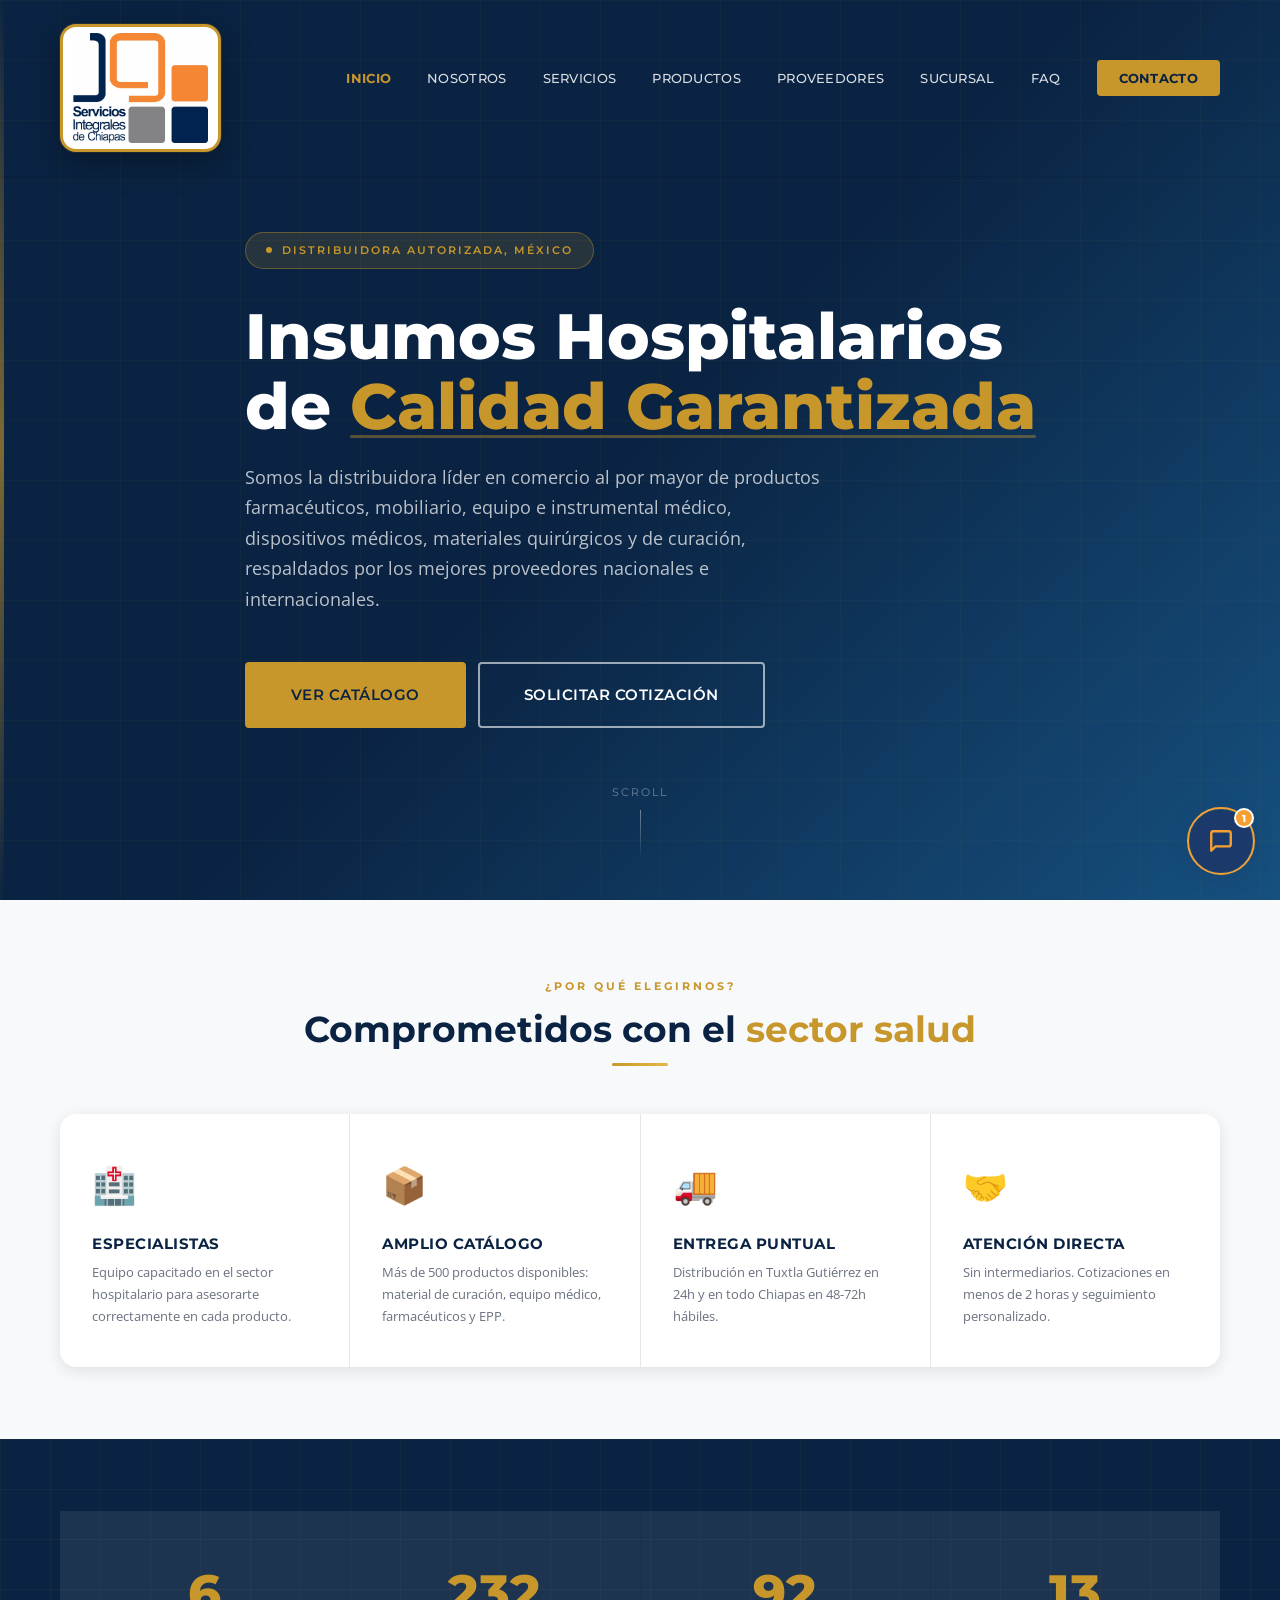
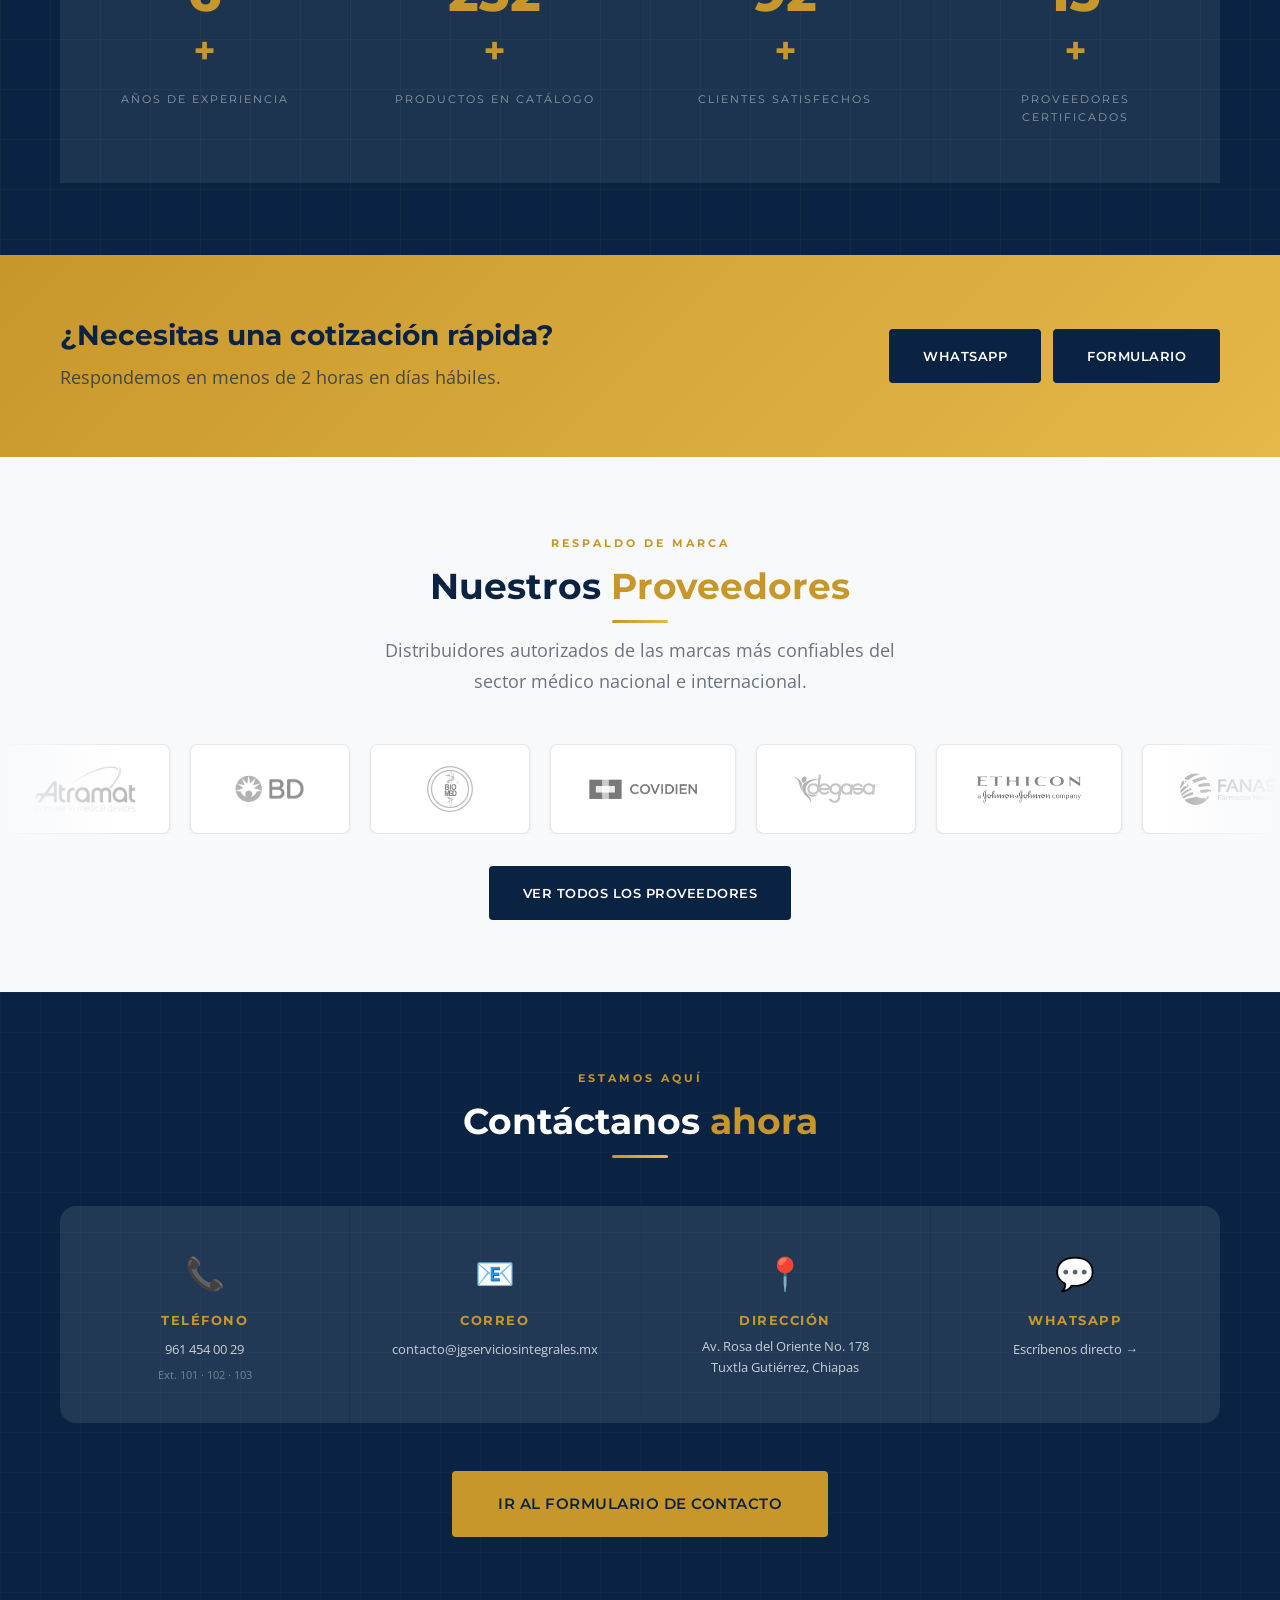
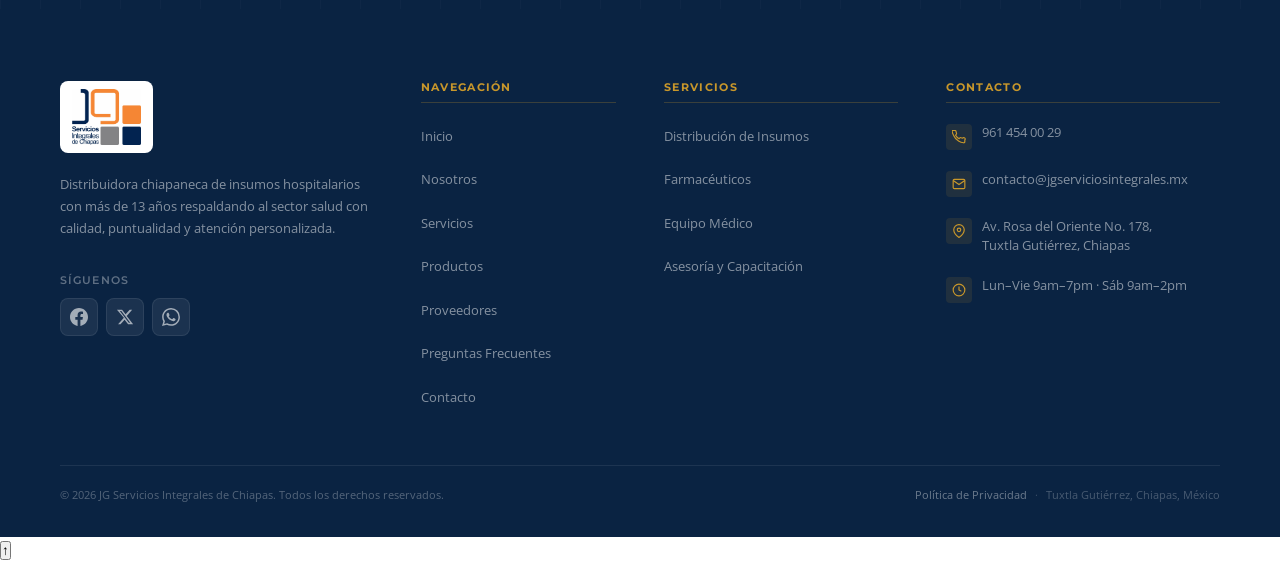
==== commit dddcf440: "Add files via upload" ====
--- a/Jg Servicios Integrales Pagina/index.html
+++ b/Jg Servicios Integrales Pagina/index.html
@@ -22,7 +22,6 @@
     <link rel="stylesheet" href="css/responsive.css">
     <link rel="icon" type="image/png" href="images/logo/favicon.png">
 </head>
-
 <body>
 
     <!-- ============================================
@@ -41,7 +40,7 @@
                         <li><a href="pages/servicios.html">Servicios</a></li>
                         <li><a href="pages/productos.html">Productos</a></li>
                         <li><a href="pages/proveedores.html">Proveedores</a></li>
-                        <li><a href="pages/galeria.html">Galería</a></li>
+                        <li><a href="pages/sucursal.html">Sucursal</a></li>
                         <li><a href="pages/faq.html">FAQ</a></li>
                         <li><a href="pages/contacto.html" class="btn-contact">Contacto</a></li>
                     </ul>
@@ -84,25 +83,6 @@
                     <a href="pages/contacto.html" class="btn btn-outline btn-large">Solicitar Cotización</a>
                 </div>
 
-                <div class="hero-stats">
-                    <div class="hero-stat">
-                        <span class="hero-stat-number">13<span style="font-size:0.6em">+</span></span>
-                        <span class="hero-stat-label">Años de experiencia</span>
-                    </div>
-                    <div class="hero-stat">
-                        <span class="hero-stat-number">500<span style="font-size:0.6em">+</span></span>
-                        <span class="hero-stat-label">Productos disponibles</span>
-                    </div>
-                    <div class="hero-stat">
-                        <span class="hero-stat-number">200<span style="font-size:0.6em">+</span></span>
-                        <span class="hero-stat-label">Clientes activos</span>
-                    </div>
-                    <div class="hero-stat">
-                        <span class="hero-stat-number">48<span style="font-size:0.6em">h</span></span>
-                        <span class="hero-stat-label">Tiempo de entrega</span>
-                    </div>
-                </div>
-
             </div>
         </div>
 
@@ -191,7 +171,7 @@
                     <p>Respondemos en menos de 2 horas en días hábiles.</p>
                 </div>
                 <div style="display:flex; gap: var(--spacing-md); flex-shrink:0;" class="reveal reveal-delay-2">
-                    <a href="https://wa.me/529614540029?text=Hola, necesito una cotización" target="_blank" class="btn btn-dark">WhatsApp</a>
+                    <a href="https://wa.me/5219611527706?text=Hola,%20me%20gustaría%20solicitar%20una%20cotización" target="_blank" class="btn btn-dark">WhatsApp</a>
                     <a href="pages/contacto.html" class="btn btn-dark">Formulario</a>
                 </div>
             </div>
@@ -283,7 +263,7 @@
                 <div class="contact-item reveal reveal-delay-3">
                     <div class="contact-item-icon">💬</div>
                     <h3>WhatsApp</h3>
-                    <a href="https://wa.me/529614540029" target="_blank">Escríbenos directo →</a>
+                    <a href="https://wa.me/5219611527706?text=Hola,%20me%20gustaría%20solicitar%20una%20cotización" target="_blank">Escríbenos directo →</a>
                 </div>
             </div>
 
@@ -318,7 +298,7 @@
                             <a href="#" class="footer-social-btn" target="_blank" aria-label="Twitter / X">
                                 <svg width="18" height="18" viewBox="0 0 24 24" fill="currentColor"><path d="M18.244 2.25h3.308l-7.227 8.26 8.502 11.24H16.17l-4.714-6.231-5.401 6.231H2.74l7.73-8.835L1.254 2.25H8.08l4.713 6.231zm-1.161 17.52h1.833L7.084 4.126H5.117z"/></svg>
                             </a>
-                            <a href="https://wa.me/529614540029" class="footer-social-btn footer-social-whatsapp" target="_blank" aria-label="WhatsApp">
+                            <a href="https://wa.me/5219611527706?text=Hola,%20me%20gustaría%20solicitar%20una%20cotización" class="footer-social-btn footer-social-whatsapp" target="_blank" aria-label="WhatsApp">
                                 <svg width="18" height="18" viewBox="0 0 24 24" fill="currentColor"><path d="M17.472 14.382c-.297-.149-1.758-.867-2.03-.967-.273-.099-.471-.148-.67.15-.197.297-.767.966-.94 1.164-.173.199-.347.223-.644.075-.297-.15-1.255-.463-2.39-1.475-.883-.788-1.48-1.761-1.653-2.059-.173-.297-.018-.458.13-.606.134-.133.298-.347.446-.52.149-.174.198-.298.298-.497.099-.198.05-.371-.025-.52-.075-.149-.669-1.612-.916-2.207-.242-.579-.487-.5-.669-.51-.173-.008-.371-.01-.57-.01-.198 0-.52.074-.792.372-.272.297-1.04 1.016-1.04 2.479 0 1.462 1.065 2.875 1.213 3.074.149.198 2.096 3.2 5.077 4.487.709.306 1.262.489 1.694.625.712.227 1.36.195 1.871.118.571-.085 1.758-.719 2.006-1.413.248-.694.248-1.289.173-1.413-.074-.124-.272-.198-.57-.347m-5.421 7.403h-.004a9.87 9.87 0 01-5.031-1.378l-.361-.214-3.741.982.998-3.648-.235-.374a9.86 9.86 0 01-1.51-5.26c.001-5.45 4.436-9.884 9.888-9.884 2.64 0 5.122 1.03 6.988 2.898a9.825 9.825 0 012.893 6.994c-.003 5.45-4.437 9.884-9.885 9.884m8.413-18.297A11.815 11.815 0 0012.05 0C5.495 0 .16 5.335.157 11.892c0 2.096.547 4.142 1.588 5.945L.057 24l6.305-1.654a11.882 11.882 0 005.683 1.448h.005c6.554 0 11.89-5.335 11.893-11.893a11.821 11.821 0 00-3.48-8.413z"/></svg>
                             </a>
                         </div>
@@ -377,7 +357,7 @@
                             <span class="footer-contact-icon-svg">
                                 <svg width="14" height="14" viewBox="0 0 24 24" fill="none" stroke="currentColor" stroke-width="2"><circle cx="12" cy="12" r="10"/><polyline points="12,6 12,12 16,14"/></svg>
                             </span>
-                            <span>Lun–Vie 9am–6pm · Sáb 9am–2pm</span>
+                            <span>Lun–Vie 9am–7pm · Sáb 9am–2pm</span>
                         </li>
                     </ul>
                 </div>
@@ -404,6 +384,7 @@
 
     <script src="js/main.js"></script>
     <script src="js/home.js"></script>
+    <script src="js/chatbot.js"></script>
 
 </body>
 </html>
--- a/Jg Servicios Integrales Pagina/css/style.css
+++ b/Jg Servicios Integrales Pagina/css/style.css
@@ -270,7 +270,8 @@
     border: none;
     cursor: pointer;
     gap: 5px;
-    z-index: var(--z-dropdown);
+    z-index: 1100;
+    position: relative;
 }
 
 .menu-toggle span {
--- a/Jg Servicios Integrales Pagina/css/responsive.css
+++ b/Jg Servicios Integrales Pagina/css/responsive.css
@@ -85,41 +85,49 @@
 
     /* ===== NAVEGACIÓN ===== */
     .menu-toggle {
-        display: flex;
+        display: flex !important;
+        position: relative;
+        z-index: 1100 !important;
     }
 
     .nav-menu {
-        position: fixed;
-        top: 0;
-        right: -100%;
-        width: 80%;
-        max-width: 320px;
-        height: 100vh;
-        background: var(--color-primary);
-        flex-direction: column;
-        justify-content: flex-start;
-        align-items: stretch;
-        gap: 0;
-        padding: 100px 0 32px;
-        transition: right var(--transition-slow);
-        z-index: var(--z-dropdown);
-        box-shadow: -10px 0 40px rgba(0,0,0,0.3);
-        max-height: none;
-        overflow-y: auto;
-        overflow-x: hidden;
+        display: none !important;
+        position: fixed !important;
+        top: 0 !important;
+        right: 0 !important;
+        left: auto !important;
+        width: 80% !important;
+        max-width: 320px !important;
+        height: 100vh !important;
+        background: var(--color-primary) !important;
+        flex-direction: column !important;
+        justify-content: flex-start !important;
+        align-items: stretch !important;
+        gap: 0 !important;
+        padding: 100px 0 32px !important;
+        transition: transform 0.35s ease !important;
+        z-index: 1050 !important;
+        box-shadow: -10px 0 40px rgba(0,0,0,0.3) !important;
+        max-height: none !important;
+        overflow-y: auto !important;
+        overflow-x: hidden !important;
+        transform: translateX(100%) !important;
     }
 
     .nav-menu.active {
-        right: 0;
+        display: flex !important;
+        transform: translateX(0) !important;
     }
 
     .nav-menu li {
         width: 100%;
-        border-bottom: 1px solid rgba(255,255,255,0.08);
+        border-bottom: 1px solid rgba(255,255,255,0.08) !important;
+        border-style: solid !important;
+        list-style: none !important;
     }
 
     .nav-menu li:last-child {
-        border-bottom: none;
+        border-bottom: none !important;
     }
 
     .nav-menu a {
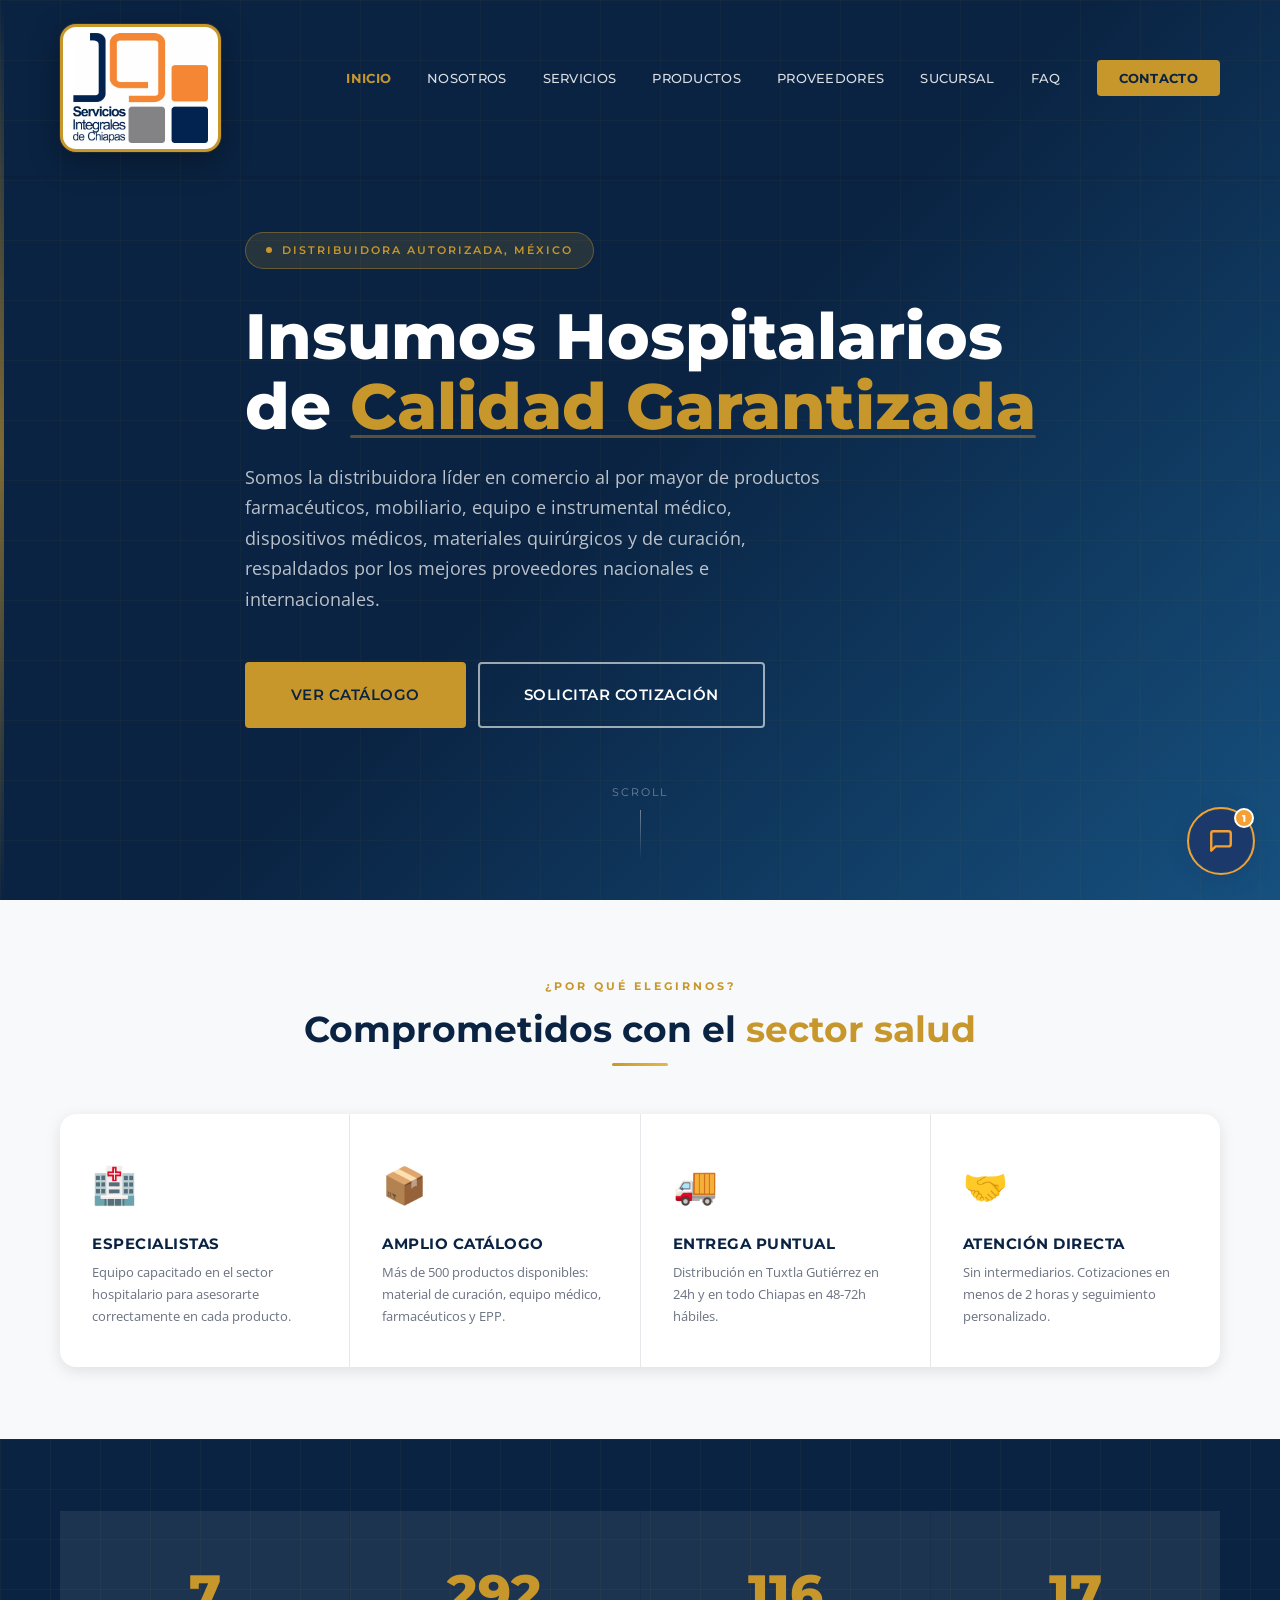
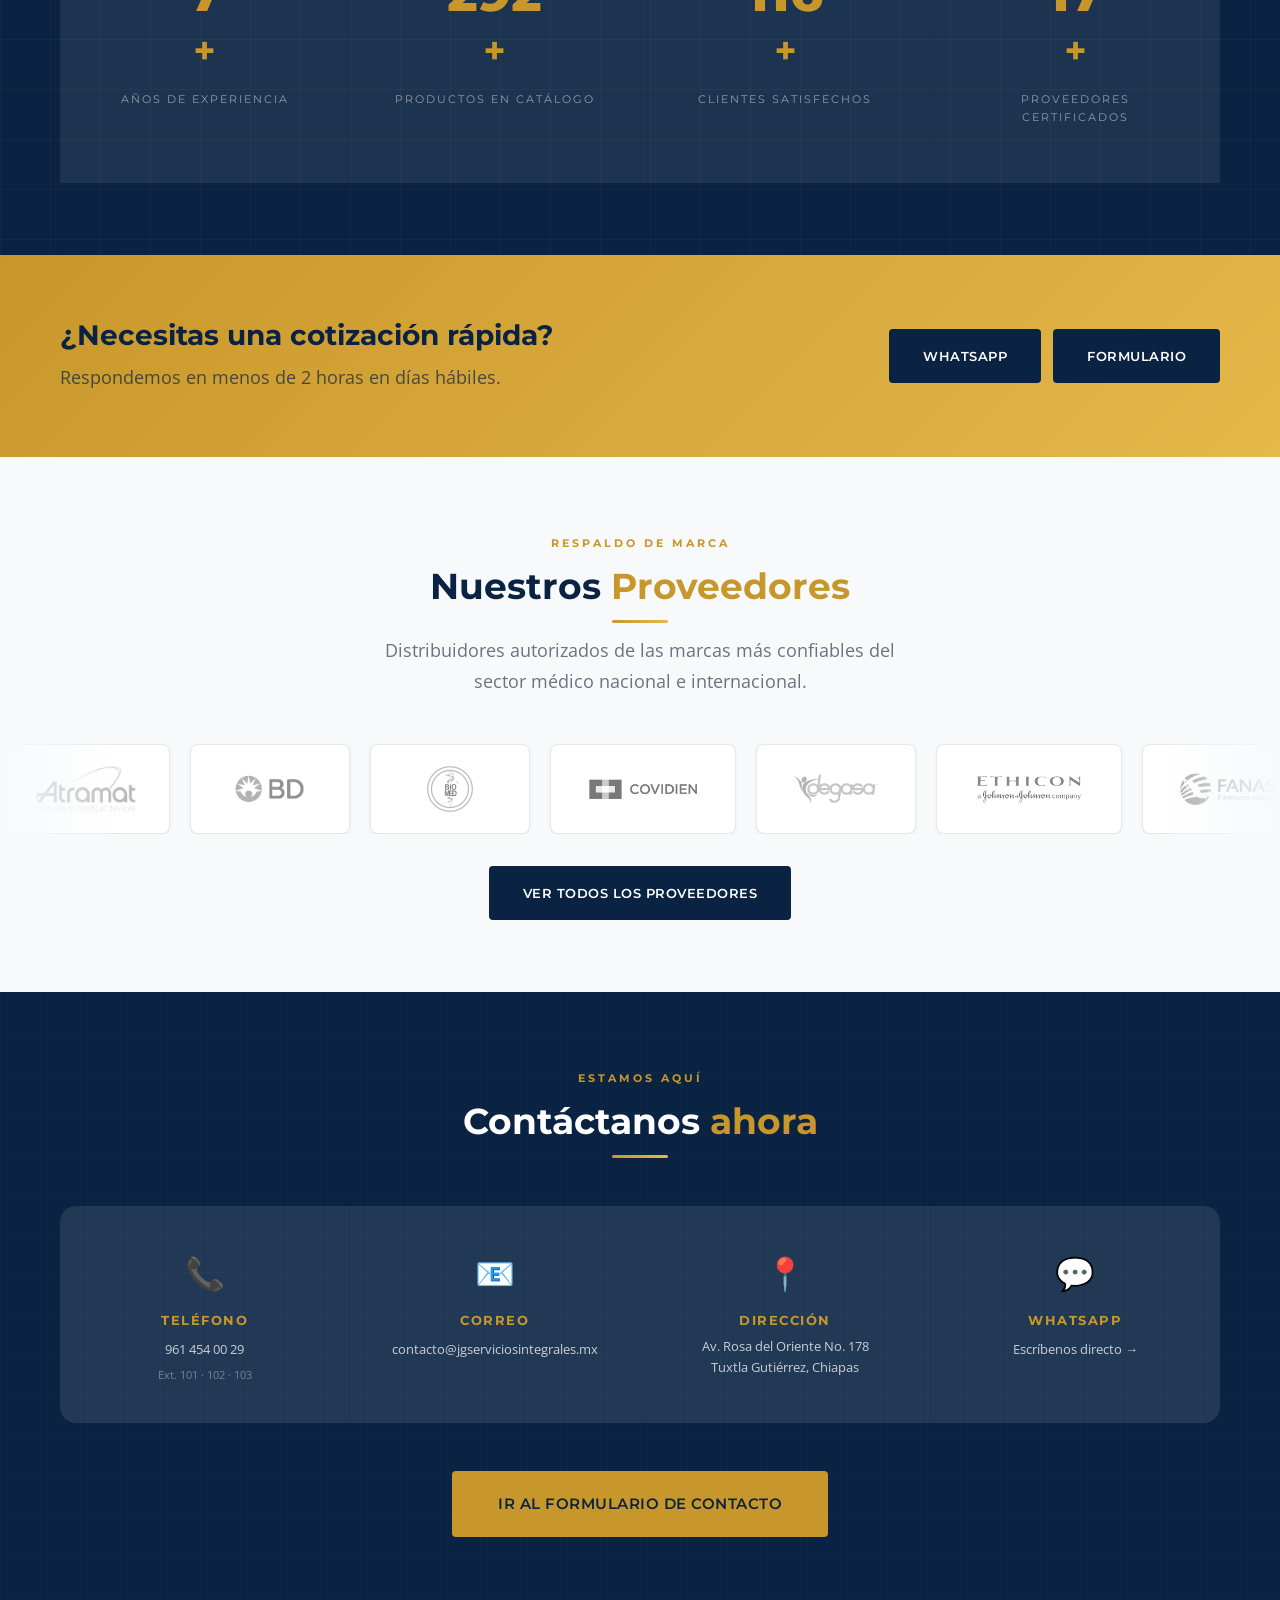
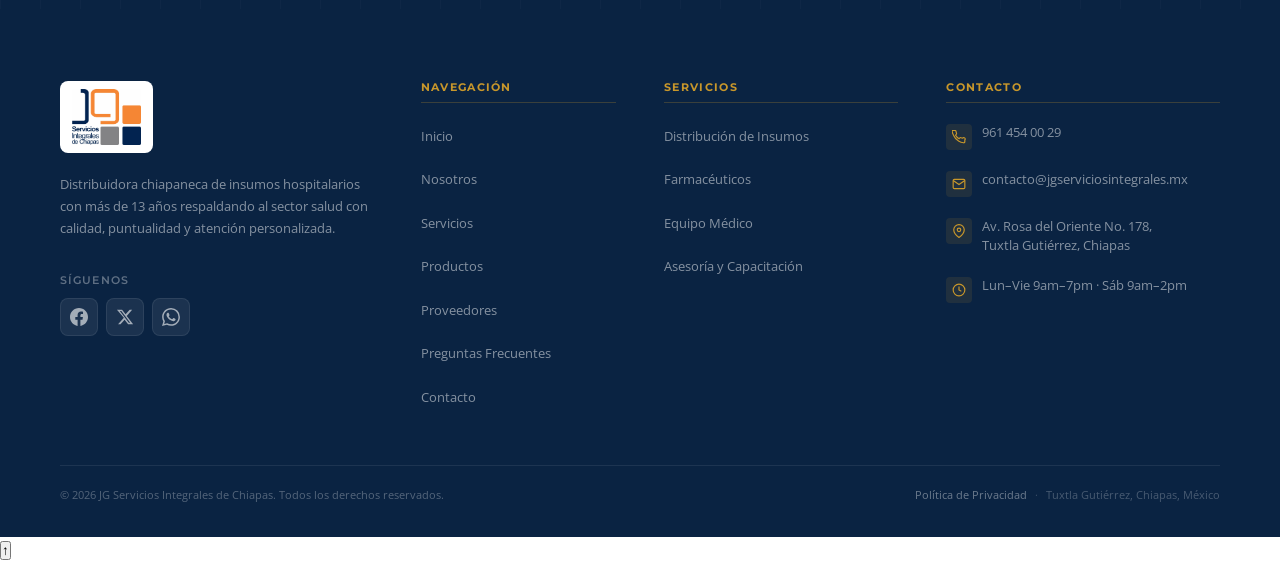
==== commit c7551013: "Update index.html" ====
--- a/Jg Servicios Integrales Pagina/index.html
+++ b/Jg Servicios Integrales Pagina/index.html
@@ -20,7 +20,7 @@
     <link rel="stylesheet" href="css/style.css">
     <link rel="stylesheet" href="css/components.css">
     <link rel="stylesheet" href="css/responsive.css">
-    <link rel="icon" type="image/png" href="images/logo/favicon.png">
+    <link rel="icon" type="image/png" href="images/logo/logo.png">
 </head>
 <body>
 
@@ -387,4 +387,4 @@
     <script src="js/chatbot.js"></script>
 
 </body>
-</html>+</html>
